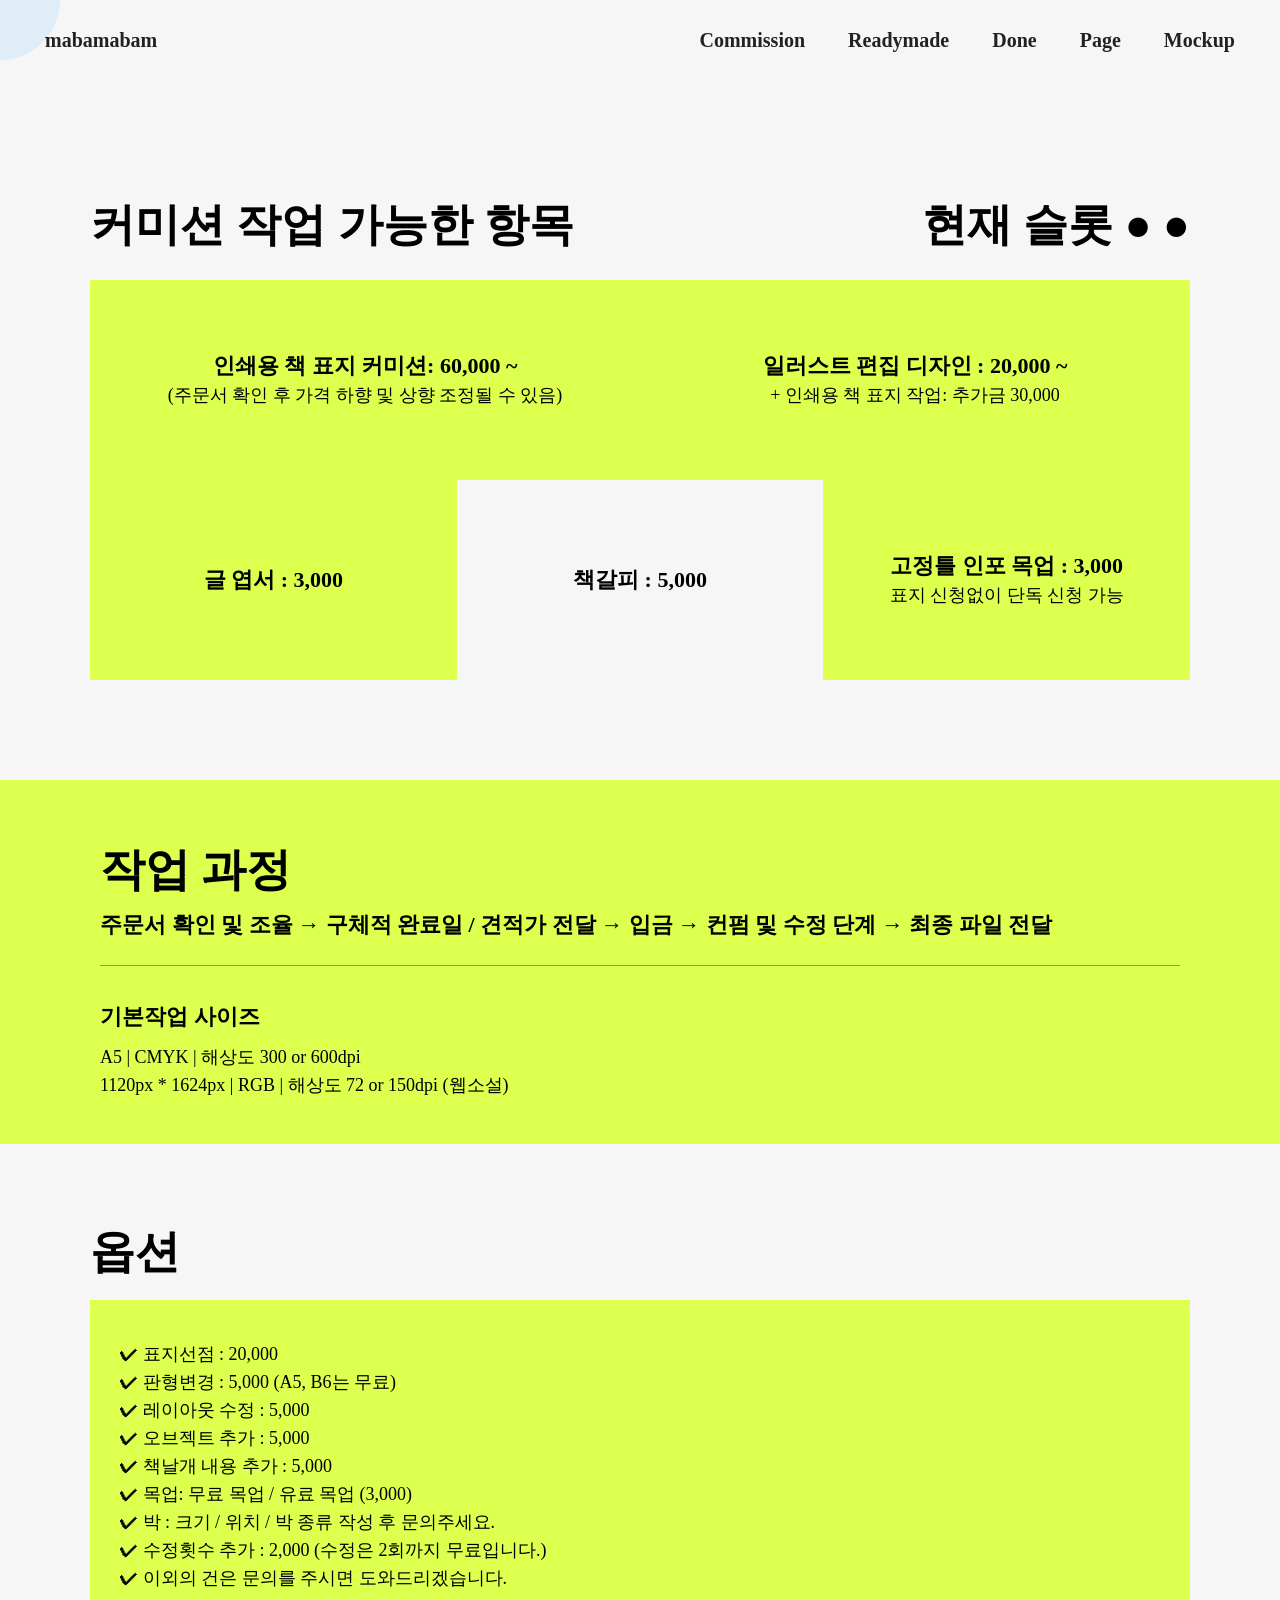
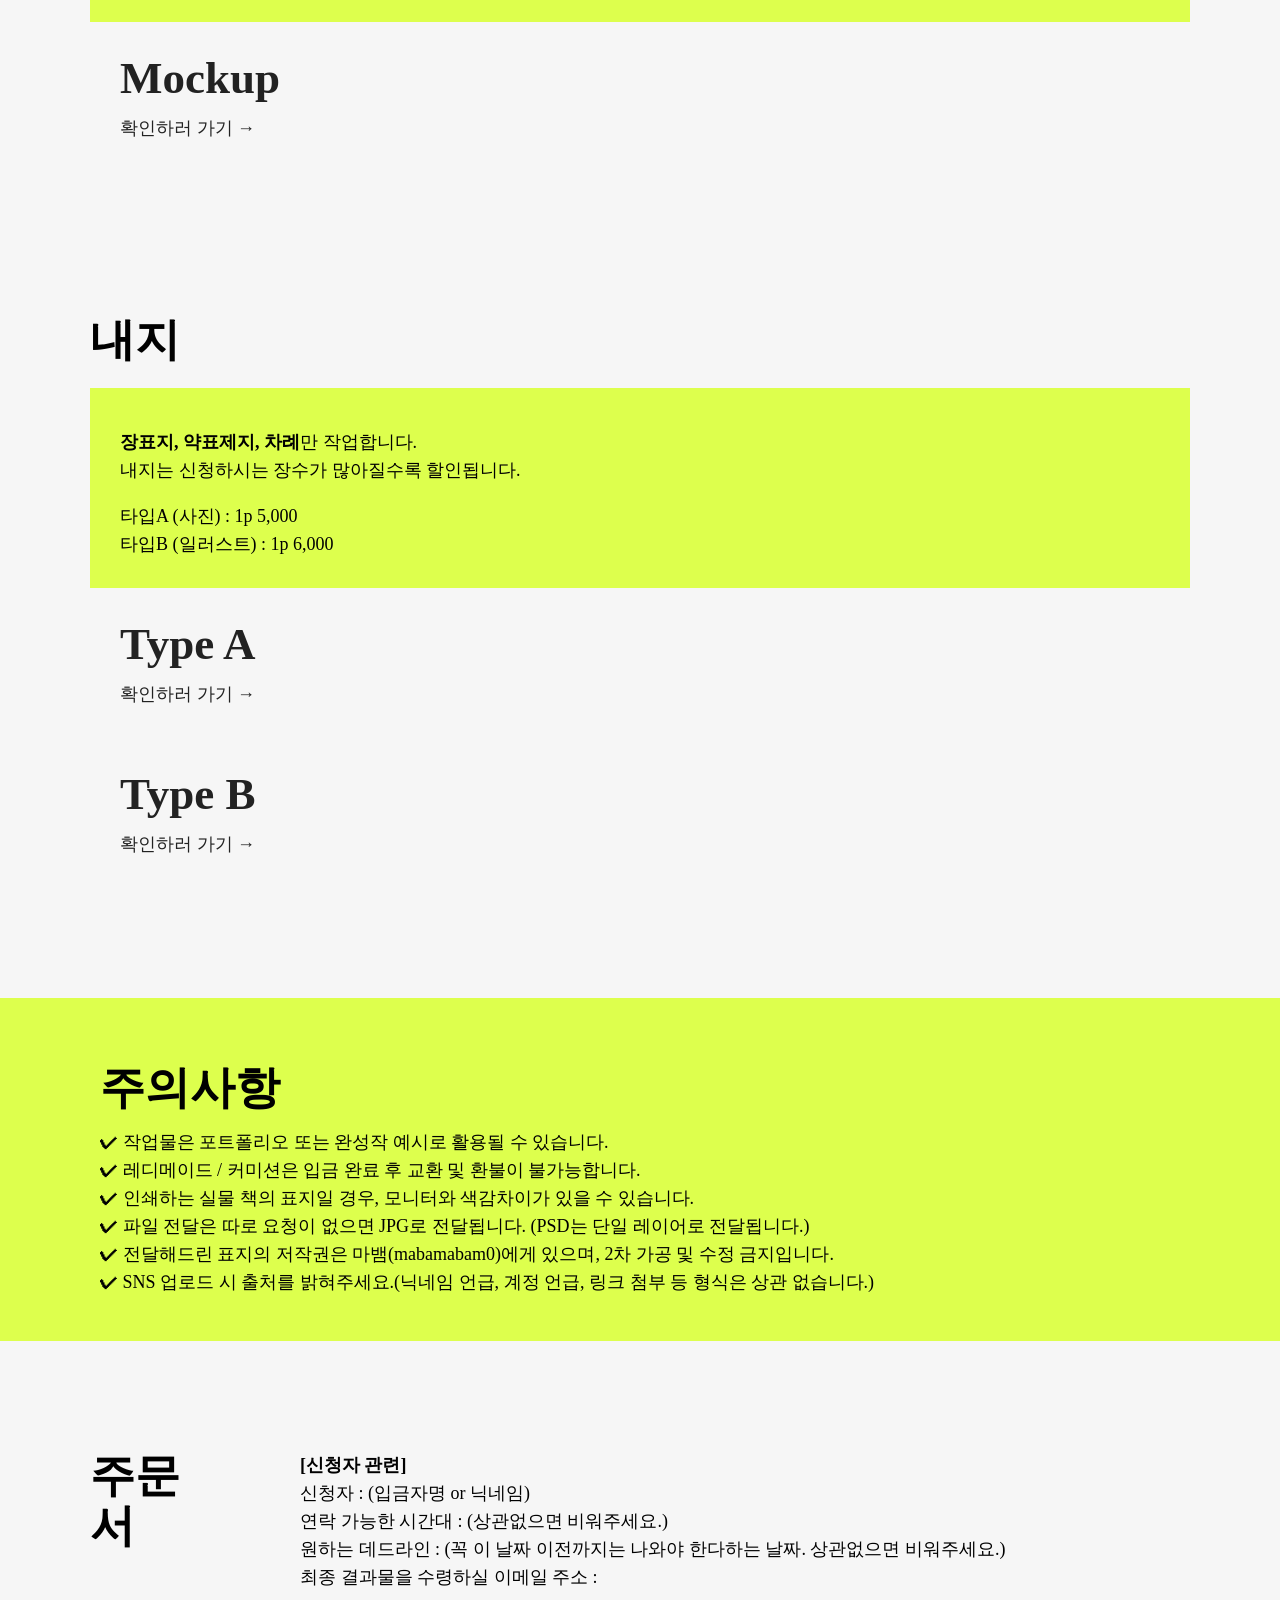
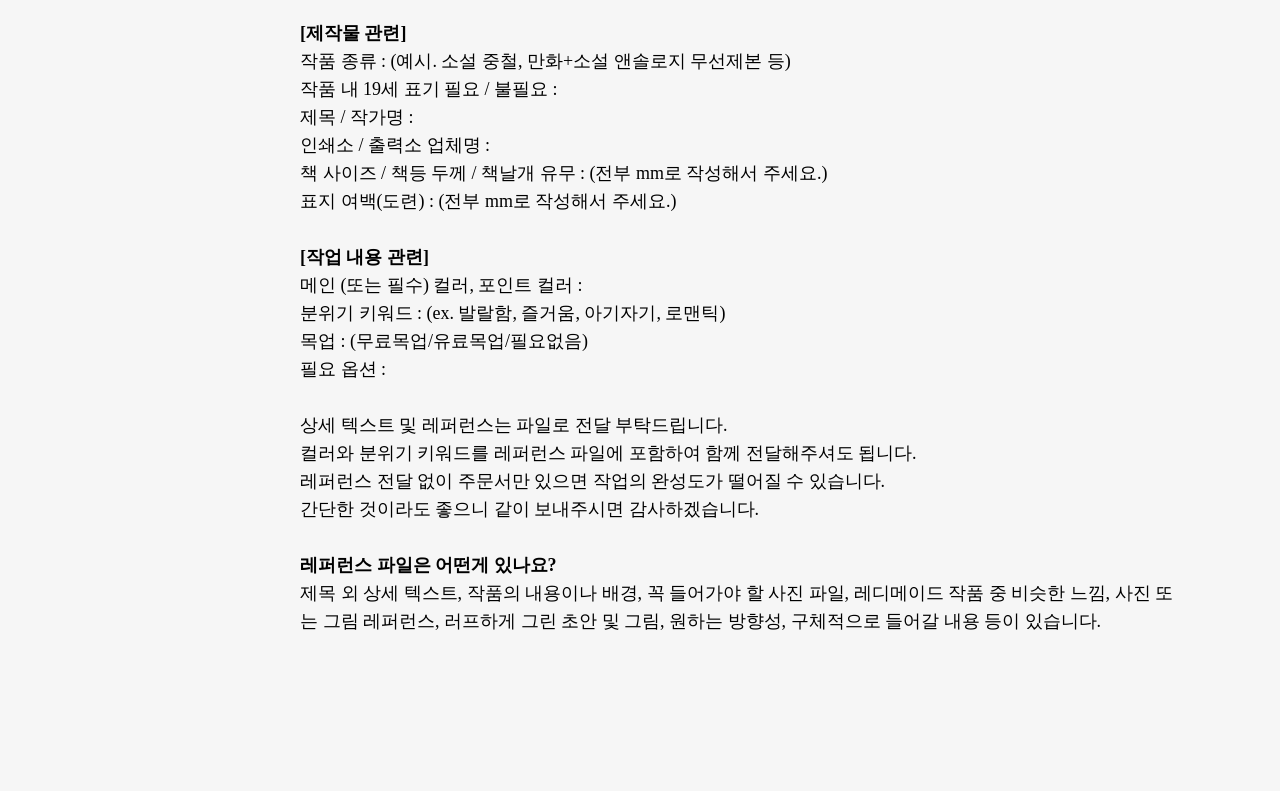
==== commission.html @ e244fecd "Add files via upload" ====
<!DOCTYPE html>
<html lang="ko">
<head>
    <meta charset="UTF-8">
    <meta name="viewport" content="width=device-width, initial-scale=1.0">
    <link rel="preconnect" href="https://fonts.googleapis.com">
    <link rel="preconnect" href="https://fonts.gstatic.com" crossorigin>
    <link href="https://fonts.googleapis.com/css2?family=Inter:ital,opsz,wght@0,14..32,100..900;1,14..32,100..900&family=Noto+Sans+JP:wght@100..900&display=swap" rel="stylesheet">
    <link rel="stylesheet" href="css/subwhole.css" type="text/css">
    <title>mabamabam</title>
    <script src="js/copy.js"></script>
</head>
<body>
    <div class="cursor-glow"></div>
    <div class="bg"></div>

    
    <header>
        <a href="index.html">mabamabam</a>
        <div id="header">
            <a href="commission.html">Commission</a>
            <a href="readymade.html">Readymade</a>
            <a href="done.html">Done</a>
            <a href="page.html">Page</a>
            <a href="mockup.html">Mockup</a>
        </div>
    </header>
    <div class="commissioncon">
        <section>
            <div class="contents">
                <div class="menu">
                    <div class="menuflex">
                        <h1 class="title">커미션 작업 가능한 항목</h1>
                        <h1>현재 슬롯 ● ●</h1>
                    </div>
                     <div>
                        <div class="box2piece">
                            <div class="box commission hoverevent">
                                <h2>인쇄용 책 표지 커미션: 60,000 ~</h2>
                                <p>(주문서 확인 후 가격 하향 및 상향 조정될 수 있음)</p>
                            </div>
                            <div class="box illust hoverevent">
                                <h2>일러스트 편집 디자인 : 20,000 ~</h2>
                                <p>+ 인쇄용 책 표지 작업: 추가금 30,000</p>
                            </div>
                        </div>
                        <div class="box3piece">
                            <div class="box postcard hoverevent">
                                <h2>글 엽서 : 3,000</h2>
                            </div>
                            <div class="box bookmark hoverevent">
                                <h2>책갈피 : 5,000</h2>
                            </div>
                            <div class="box mockup hoverevent">
                                <h2>고정틀 인포 목업 : 3,000</h2>
                                <p>표지 신청없이 단독 신청 가능</p>
                            </div>
                        </div>
                     </div>
                </div>
                <div class="colorbox">
                    <h1>작업 과정</h1>
                    <h2>주문서 확인 및 조율
                        → 구체적 완료일 / 견적가 전달
                        → 입금
                        → 컨펌 및 수정 단계
                        → 최종 파일 전달
                    </h2>
                    <p class="line"></p>
                    <div>
                        <h5>기본작업 사이즈</h5>
                        <h6>A5 | CMYK | 해상도 300 or 600dpi<br>
                            1120px * 1624px | RGB | 해상도 72 or 150dpi (웹소설)</h6>
                    </div>
                </div>
                <div class="option">
                    <h1>옵션</h1>
                    <div class="boxbox">
                        <div class="optionbox">
                            <h6>
                                ✔︎ 표지선점 : 20,000<br>
                                ✔︎ 판형변경 : 5,000 (A5, B6는 무료)<br>
                                ✔︎ 레이아웃 수정 : 5,000<br>
                                ✔︎ 오브젝트 추가 : 5,000<br>
                                ✔︎ 책날개 내용 추가 : 5,000<br>
                                ✔︎ 목업: 무료 목업 / 유료 목업 (3,000)<br>
                                ✔︎ 박 : 크기 / 위치 / 박 종류 작성 후 문의주세요.<br>
                                ✔︎ 수정횟수 추가 : 2,000 (수정은 2회까지 무료입니다.)<br>
                                ✔︎ 이외의 건은 문의를 주시면 도와드리겠습니다.
                            </h6>
                        </div>
                        <div class="box mockupbox">
                            <a class="inboxtext" href="mockup.html">Mockup<h6>확인하러 가기 →</h6></a>
                        </div>
                    </div>
                </div>
                <div class="option">
                    <h1>내지</h1>
                    <div>
                        <div class="box pages">
                            <h6>
                                <b>장표지, 약표제지, 차례</b>만 작업합니다.<br>
                                내지는 신청하시는 장수가 많아질수록 할인됩니다.
                            </h6>
                            <h6>
                                타입A (사진) : 1p 5,000<br>
                                타입B (일러스트) : 1p 6,000
                            </h6>
                        </div>
                        <div class="box type1">
                            <a class="inboxtext" href="page.html">Type A<h6>확인하러 가기 →</h6></a>
                        </div>
                        <div class="box type2">
                            <a class="inboxtext" href="page.html">Type B<h6>확인하러 가기 →</h6></a>
                        </div>
                    </div>
                </div>
                <div class="colorbox caution">
                    <h1>주의사항</h1>
                    <h6>✔︎ 작업물은 포트폴리오 또는 완성작 예시로 활용될 수 있습니다.<br>
                        ✔︎ 레디메이드 / 커미션은 입금 완료 후 교환 및 환불이 불가능합니다.<br>
                        ✔︎ 인쇄하는 실물 책의 표지일 경우, 모니터와 색감차이가 있을 수 있습니다.<br>
                        ✔︎ 파일 전달은 따로 요청이 없으면 JPG로 전달됩니다. (PSD는 단일 레이어로 전달됩니다.)<br>
                        ✔︎ 전달해드린 표지의 저작권은 마뱀(mabamabam0)에게 있으며, 2차 가공 및 수정 금지입니다.<br>
                        ✔︎ SNS 업로드 시 출처를 밝혀주세요.(닉네임 언급, 계정 언급, 링크 첨부 등 형식은 상관 없습니다.)</h6>
                </div>
                <div class="option ordering">
                    <div>
                        <h1>주문서</h1>
                        <button class="copybutton" id="commissionbutton">우측 복사 후 작성해주세요!</button>
                    </div>
                    <p class="textbox">
                        <b>[신청자 관련]</b>
                        <br>
                        신청자 : (입금자명 or 닉네임)<br>
                        연락 가능한 시간대 : (상관없으면 비워주세요.)<br>
                        원하는 데드라인 : (꼭 이 날짜 이전까지는 나와야 한다하는 날짜. 상관없으면 비워주세요.)<br>
                        최종 결과물을 수령하실 이메일 주소 :<br>
                        <br>
                        
                        <b>[제작물 관련]</b>
                        <br>
                        작품 종류 : (예시. 소설 중철, 만화+소설 앤솔로지 무선제본 등)<br>
                        작품 내 19세 표기 필요 / 불필요 : <br>
                        제목 / 작가명 : <br>
                        인쇄소 / 출력소 업체명 :<br>
                        책 사이즈 / 책등 두께 / 책날개 유무 : (전부 mm로 작성해서 주세요.)<br>
                        표지 여백(도련) : (전부 mm로 작성해서 주세요.)<br>
                        <br>

                        <b>[작업 내용 관련]</b><br>
                        메인 (또는 필수) 컬러, 포인트 컬러 :<br>
                        분위기 키워드 : (ex. 발랄함, 즐거움, 아기자기, 로맨틱)<br>
                        목업 : (무료목업/유료목업/필요없음)<br>
                        필요 옵션 :<br>

                        <br>
                        상세 텍스트 및 레퍼런스는 파일로 전달 부탁드립니다.<br>
                        컬러와 분위기 키워드를 레퍼런스 파일에 포함하여 함께 전달해주셔도 됩니다.<br>
                        레퍼런스 전달 없이 주문서만 있으면 작업의 완성도가 떨어질 수 있습니다.<br>
                        간단한 것이라도 좋으니 같이 보내주시면 감사하겠습니다.<br>

                        <br>
                        <b>레퍼런스 파일은 어떤게 있나요?</b><br>
                        제목 외 상세 텍스트, 작품의 내용이나 배경, 꼭 들어가야 할 사진 파일, 레디메이드 작품 중 비슷한 느낌, 사진 또는 그림 레퍼런스, 러프하게 그린 초안 및 그림, 원하는 방향성, 구체적으로 들어갈 내용 등이 있습니다.
                    </p>
                </div>
            </div>
            </div>
        </section> 
    </div>
</body>
</html>
---- css/subwhole.css ----
* {padding: 0; margin: 0; letter-spacing: -6%; box-sizing: border-box;}
a {text-decoration: none; color: #222;}
html, body {margin: 0; padding: 0;}
body {
    background-color: #4B78FF;
}

/* 마우스 */
.cursor-glow{
    position: fixed;
    width: 120px;
    height: 120px;
    border-radius: 50%;

    background:#4B78FF;;
    pointer-events: none;
    mix-blend-mode:color-burn;

    z-index: 10001;

    left: 0;
    top: 0;

    transform: translate(-50%, -50%);
    transition: transform 0.08s linear;
}


/* 배경 */
.bg{
    position:fixed;
    inset:0;
    background:url(../img/yellowmabam.svg);
    background-size: contain;
    background-repeat: no-repeat;
    background-position: center;
    will-change: transform;
    mix-blend-mode: multiply;
    z-index: -1;
    transition: 1s ease;
}


/* 헤더 */
header>a {
    font-weight: 800;
    font-size: 20px;
}

header {
    position: fixed;
    top: 0;
    left: 0;
    width: 100%;
    height: 80px;
    padding: 0 45px;
    display: flex;
    flex-direction: row;
    justify-content: space-between;
    align-items: center;
    letter-spacing: -5%;
    z-index: 9999;
}

#header {
    width: 45%;
    display: flex;
    flex-direction: row;
    justify-content: space-between;
}

#header>a {
    display: block;
    font-weight: 700;
    font-size: 20px;
}

#header>a:hover {
    transition: all 0.2s ease;
    color: #4B78FF;
}

h1 {
    font-size: 45px;
    position: relative;
    line-height: 50px;
}

h2 {
    font-size: 22px;
    width: fit-content;
}

.type2 {
    font-weight: 500;
}

h3 {
    font-size: 20px;
    font-weight: 600;
    color: #f6f6f650;
}

h3>a {
    color: #f6f6f688;
}

h3>a:hover {
    color: #f6f6f6;
}

h4 {
    font-size: 24px;
    margin-bottom: 5px;
}

h5 {
    font-size: 22px;
    line-height: 32px;
}


h6 {
    font-size: 18px;
    font-weight: 400;
    line-height: 28px;
    margin-top: 10px;
}

p {
    font-size: 18px;
    font-weight: 400;
    line-height: 28px;
}

.align {
    padding: 0 10px;
    display: flex;
    flex-direction: row;
    justify-content: space-between;
}

.lighter {
    padding: 0 10px;
    font-size: 21px;
    font-weight: 400;
    color: #22222280;
}




/* done */
section>h1 {
    margin-bottom: 20px;
}

.archive-grid {
    display: grid;
    grid-template-columns: repeat(4, 1fr);
    gap: 5%;
}

.archive-item {
    cursor: pointer;
}

.archive-image {
    width: 90%;
    display: block;
    aspect-ratio: 7/10;
    object-fit: cover;
    border-radius: 5px;
    box-shadow: 0px 0px 12px #b8d33f40;
}

.archive-item:hover .archive-image{
    transform:scale(1.02);
    transition: 0.3s ease;
}

.archive-info {
    margin-top: 20px;
}

.archive-title{ 
    font-size: 18px;
    line-height: 22px;
}

.archive-description{
    font-size:16px;
    color:#666;
    line-height: 20px;
}

.modal {
    position:fixed;
    inset:0;
    background:rgba(0,0,0,0.9);
    display:none;
    justify-content:center;
    align-items:center;
    z-index:1000;
}

.modal.active {
    display:flex;
}

.modal-image{
    max-width:80%;
    max-height:80%;
}

.modal-close { 
    position:absolute; 
    top:30px; 
    right:40px;
    font-size:40px; 
    color:white; 
    cursor:pointer; 
} 





/* page */
.option>.detail {
    margin-bottom: 30px;
}


/* mockup */
.tied {
    display: grid;
    grid-template-columns: 1fr 1fr;
}

.tied>img {
    display: block;
    border: none;
    width: 100%;
}




/* body */
body {
    background-color: #f6f6f6;
}

.container {
    padding: 0 120px;
    margin-top: 200px;
}

.commissioncon {
    margin-top: 200px;
}


.colorbox {
    background-color: #ddff4d;
    padding: 45px 100px;
}

.colorbox>h1 {
    margin: 20px 0 15px 0;
}

.line {
    display: block;
    width: 100%;
    height: 1px;
    background-color: #8ea332;
    margin: 25px 0 35px 0;
}


/* 메뉴판 */
.menu {
    padding: 0 90px;
    margin-bottom: 100px;
}

.menuflex {
    display: flex;
    justify-content: space-between;
    margin-bottom: 30px;
}

.box2piece, .box3piece {
    display: flex;
    justify-content: center;
}

.box2piece>.box {
    width: 50%;    
}

.box3piece>.box {
    width: 33.33%;    
}

.box2piece>.box, .box3piece>.box {
    display: flex;
    flex-direction: column;
    justify-content: center;
    align-items: center;
}

.commission {
    background:url(../img/commission3_1.png);
    background-size: 110%;
    background-position-x: center;
    background-position-y: center;
}

.commission:hover {
    background:url(../img/commission3.jpg);
    background-size: 150%;
    background-position-x: center;
    background-position-y: center;
    transition: 1s ease;
}

.hoverevent:hover>h2, .hoverevent:hover>p {
    display: none;
}

.illust {
    background:url(../img/commission6.jpg);
    background-size: 110%;
    background-position-x: center;
    background-position-y: center;
}

.illust:hover {
    background:url(../img/commission6_1.jpg);
    background-size: 150%;
    background-position-x: center;
    background-position-y: center;
    transition: 1s ease;
}

.mockup {
    background:url(../img/mockup1.jpg);
    background-size: 110%;
    background-position-x: center;
    background-position-y: center;
}

.mockup:hover {
    background:url(../img/mockup1_1.jpg);
    background-size: 150%;
    background-position-x: center;
    background-position-y: center;
    transition: 1s ease;
}

.postcard {
    background:url(../img/postcard1_1.png);
    background-size: 110%;
    background-position-x: center;
    background-position-y: center;
}

.postcard:hover {
    background:url(../img/postcard1.png);
    background-size: 150%;
    background-position-x: center;
    background-position-y: center;
    transition: 1s ease;
}


/* 옵션 */
.option {
    padding: 60px 90px;
}

.option>h1, .afteryou {
    margin: 23px 0;
}

.optionbox {
    width: 100%;
    height: auto;
    padding: 30px 30px;
    background-color: #ddff4d;
    overflow: hidden;
}

.pageoptionbox {
    width: 100%;
    height: auto;
    overflow: hidden;
}

.pageoptionbox>img {
    width: 100%;
    display: block;
    border: none;
}

.box {
    width: 100%;
    height: auto;
    padding: 30px 30px;
    background-color: #ddff4d;
    overflow: hidden;
}

.mockupbox {
    background:url(../img/mockup1.jpg);
    background-size: 110%;
    background-position-x: center;
    background-position-y: center;
}

.mockupbox:hover {
    background:url(../img/mockup1_1.jpg);
    background-size: 150%;
    background-position-x: center;
    background-position-y: center;
    transition: 1s ease;
}

.inboxtext {
    font-size: 45px;
    font-weight: 700;
    z-index: 99;
}

.bookmark {
    background:url(../img/bookmark\(2\).png);
    background-size: 110%;
    background-position-x: center;
    background-position-y: center;
}

.bookmark:hover {
    background:url(../img/bookmark\(1\).png);
    background-size: 150%;
    background-position-x: center;
    background-position-y: center;
    transition: 1s ease;
}



/* 내지 */
.pages {
    display: flex;
    flex-direction: column;
    justify-content: space-between;   
}

.pageschild{
    width: 100%;
    height: auto;
    padding: 30px 30px;
    background-color: #ddff4d;
    overflow: hidden;
}

.type1 {
    background:url(../img/type1\(3\)_1.png);
    background-size: 100%;
    background-position-x: center;
    background-position-y: center;
    transition: 1s ease;
}

.type1:hover {
    background:url(../img/type1\(3\).png);
    background-size: 120%;
    background-position-x: center;
    background-position-y: center;
    transition: 1s ease;
}

.type2 {
    background:url(../img/type2\(1\)_1.png);
    background-size: 100%;
    background-position-x: center;
    background-position-y: center;
    transition: 1s ease;
}

.type2:hover {
    background:url(../img/type2\(1\).png);
    background-size: 120%;
    background-position-x: center;
    background-position-y: center;
    transition: 1s ease;
}


/* 선점관련 */
.box:first-child {
    height: 200px;
}

.explain {
    font-size: 18px;
    line-height: 26px;
}

.exlist {
    font-size: 18px;
    margin: 12px 0;
}


/* 주의, 주문서 */
.caution {
    margin: 50px 0;
}

.ordering {
    height: 700px;
    display: flex;
    justify-content: left;
    margin-bottom: 300px;
}

.copybutton {
    display: block;
    width: 110px;
    border: none;
    height: 40px;
    color: #f6f6f6;
    background-color: #222;
    margin-top: 20px;
    font-size: 16px;
    opacity: 0;
}

.textbox {
    margin-left: 100px;
}
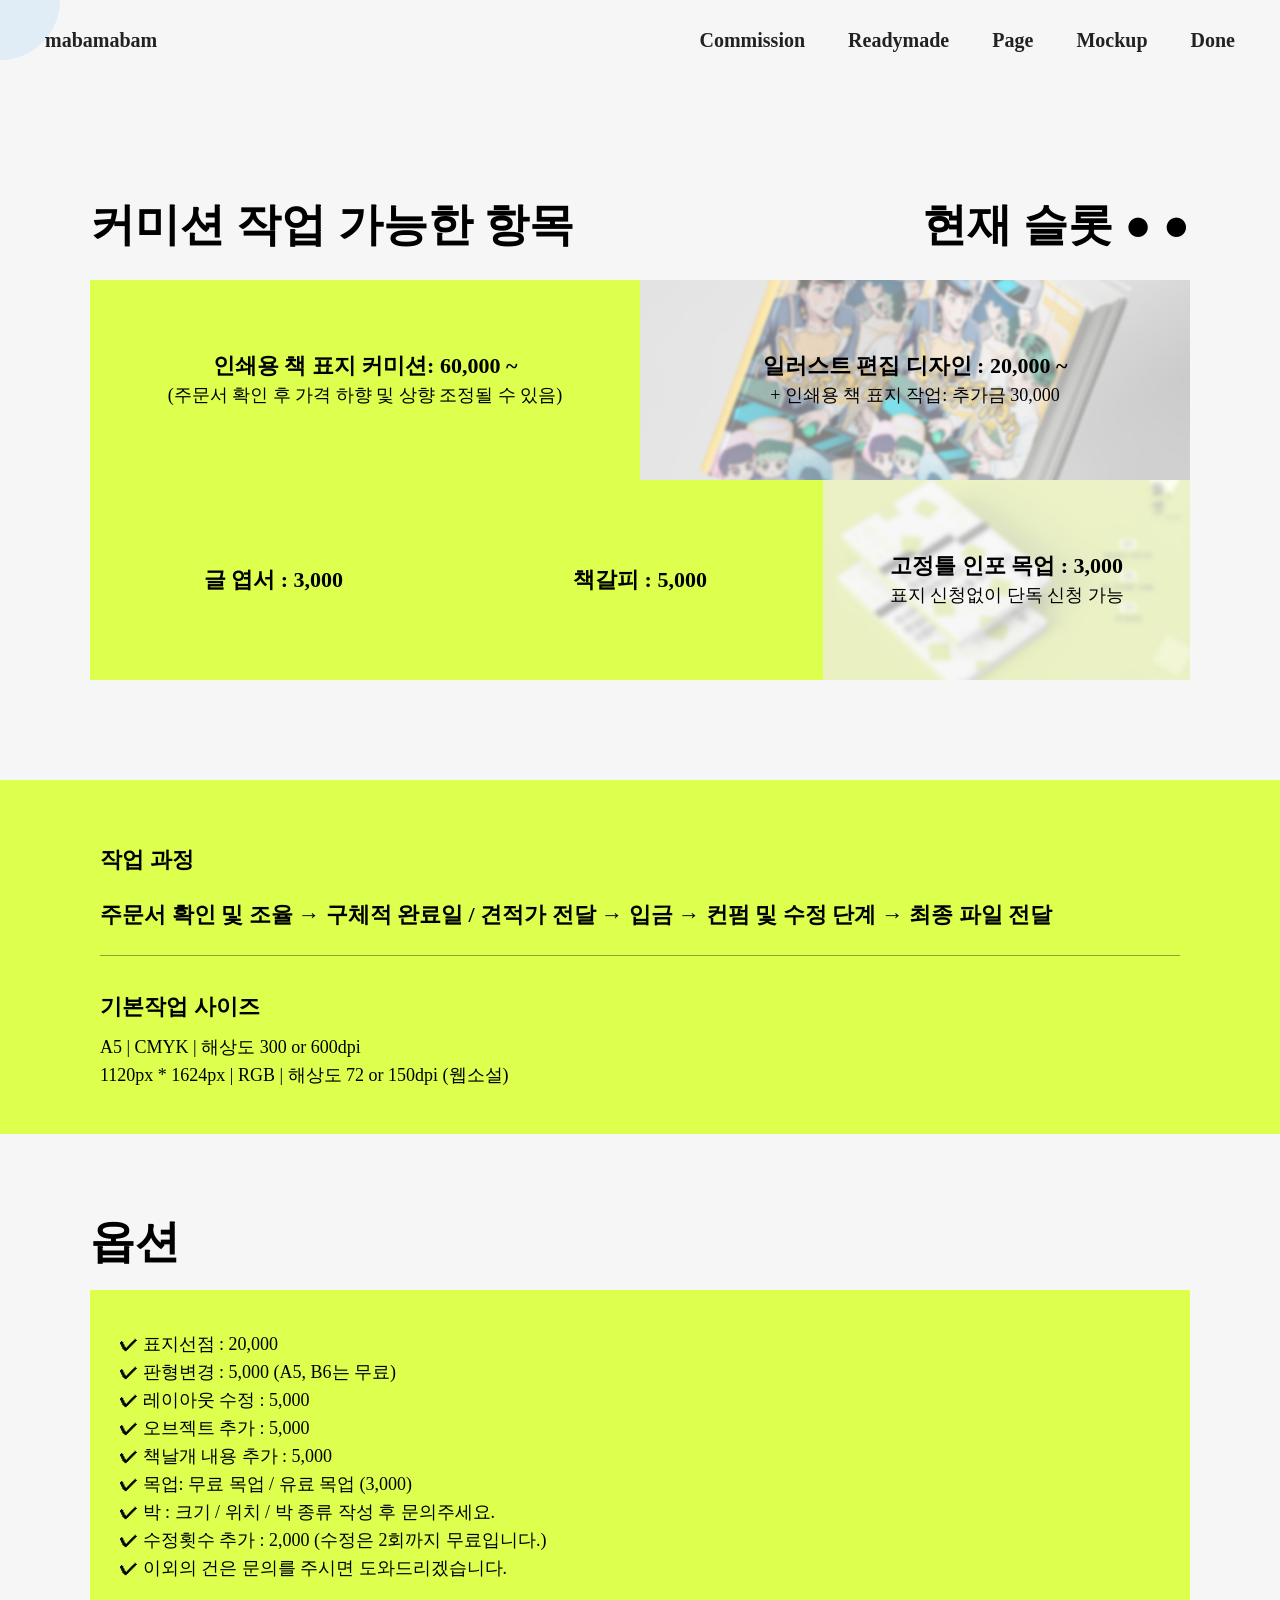
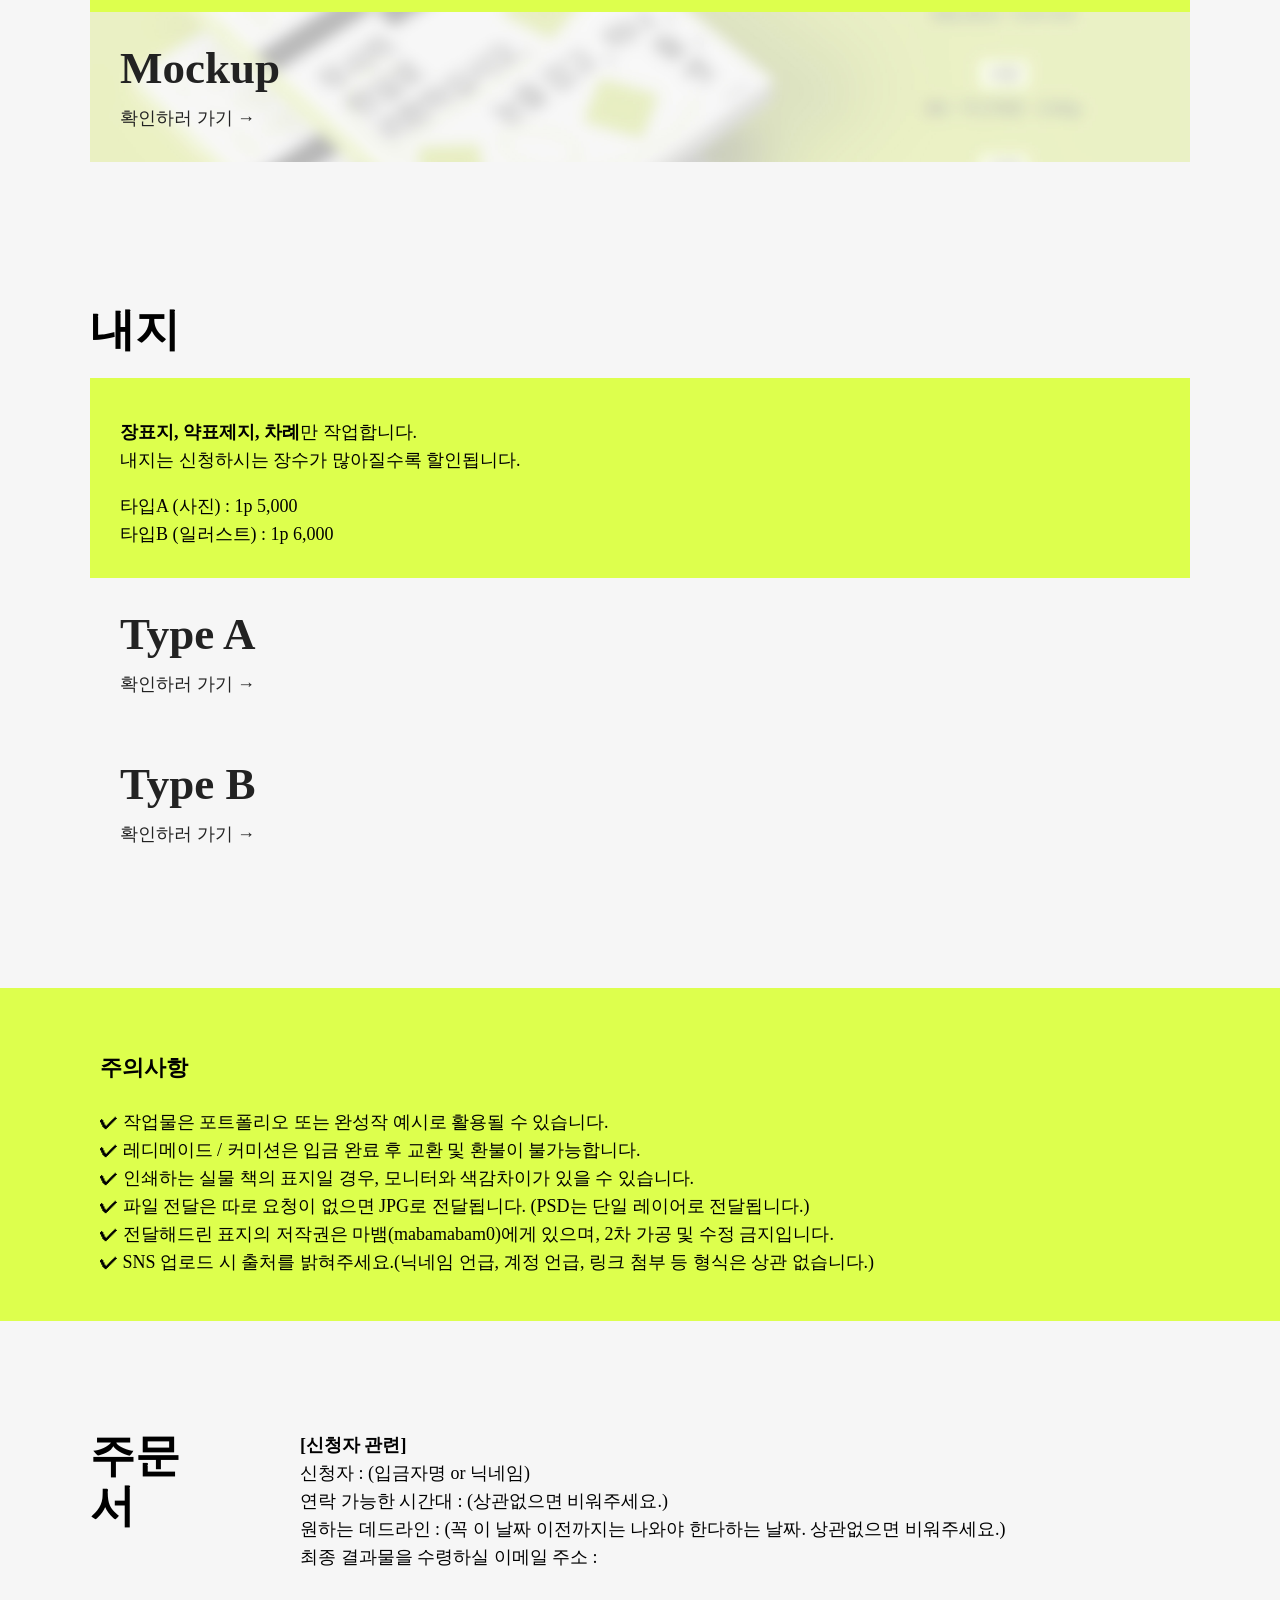
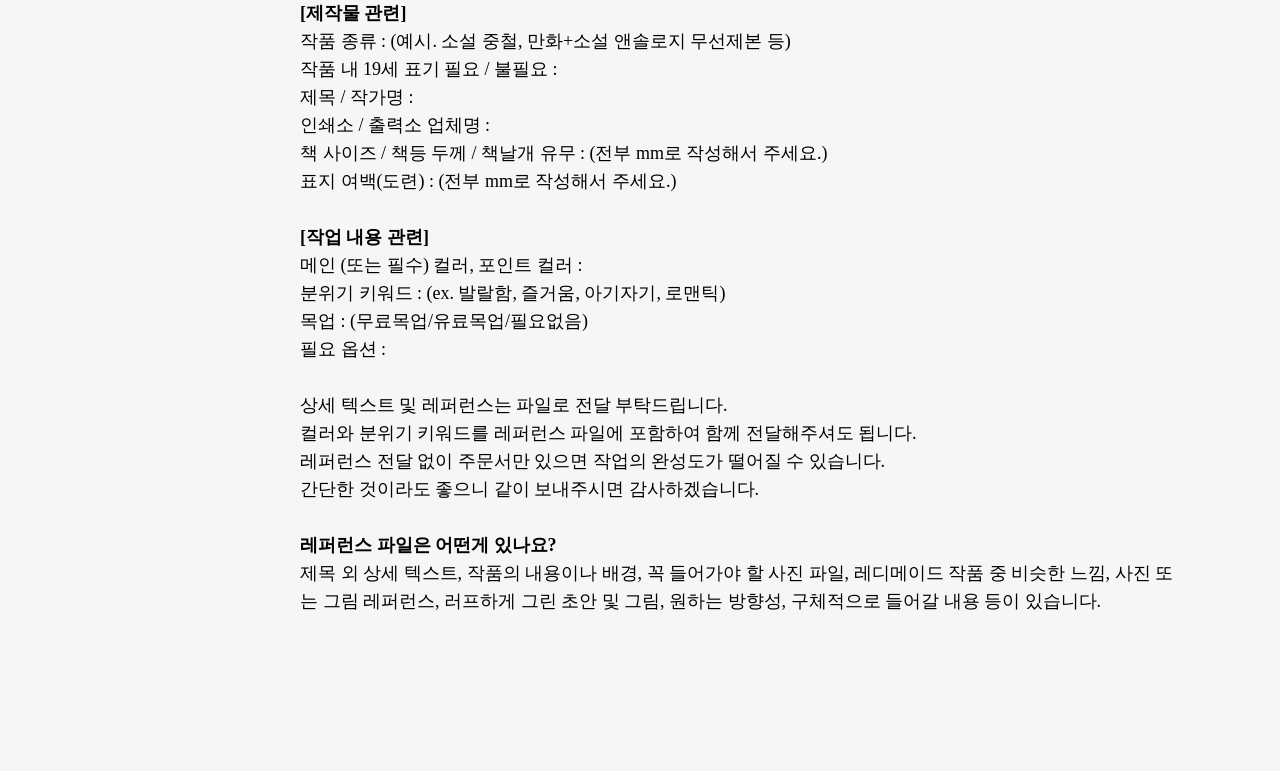
==== commit 3f6695da: "Update commission.html" ====
--- a/commission.html
+++ b/commission.html
@@ -20,9 +20,16 @@
         <div id="header">
             <a href="commission.html">Commission</a>
             <a href="readymade.html">Readymade</a>
-            <a href="done.html">Done</a>
             <a href="page.html">Page</a>
             <a href="mockup.html">Mockup</a>
+            <a href="done.html">Done</a>
+        </div>
+        <div id="mobileheader">
+            <a href="commission.html">📕</a>
+            <a href="readymade.html">📗</a>
+            <a href="page.html">📘</a>
+            <a href="mockup.html">📙</a>
+            <a href="done.html">📚</a>
         </div>
     </header>
     <div class="commissioncon">
@@ -107,10 +114,10 @@
                                 타입B (일러스트) : 1p 6,000
                             </h6>
                         </div>
-                        <div class="box type1">
+                        <div class="box type1" onClick="location.href='https://mabamabam.github.io/ordering/page.html'">
                             <a class="inboxtext" href="page.html">Type A<h6>확인하러 가기 →</h6></a>
                         </div>
-                        <div class="box type2">
+                        <div class="box type2" onClick="location.href='https://mabamabam.github.io/ordering/page.html'">
                             <a class="inboxtext" href="page.html">Type B<h6>확인하러 가기 →</h6></a>
                         </div>
                     </div>
@@ -170,4 +177,4 @@
         </section> 
     </div>
 </body>
-</html>+</html>
--- a/css/subwhole.css
+++ b/css/subwhole.css
@@ -1,8 +1,20 @@
 * {padding: 0; margin: 0; letter-spacing: -6%; box-sizing: border-box;}
 a {text-decoration: none; color: #222;}
 html, body {margin: 0; padding: 0;}
-body {
-    background-color: #4B78FF;
+
+/* 스크롤 숨기기 */
+html::-webkit-scrollbar {
+    display: none;
+}
+
+/* Firefox */
+html {
+  scrollbar-width: none;
+}
+
+/* IE */
+html{
+  -ms-overflow-style: none;
 }
 
 /* 마우스 */
@@ -42,6 +54,10 @@
 
 
 /* 헤더 */
+#mobileheader {
+    display: none;
+}
+
 header>a {
     font-weight: 800;
     font-size: 20px;
@@ -155,13 +171,19 @@
     margin-bottom: 20px;
 }
 
+#archiveGrid {
+    width: 100%;
+    height: auto;
+}
+
 .archive-grid {
     display: grid;
     grid-template-columns: repeat(4, 1fr);
-    gap: 5%;
+    gap: 45px;
 }
 
 .archive-item {
+    display: block;
     cursor: pointer;
 }
 
@@ -213,6 +235,11 @@
     max-height:80%;
 }
 
+#modalImage {
+    width: 70%;
+    display: block;
+}
+
 .modal-close { 
     position:absolute; 
     top:30px; 
@@ -231,7 +258,6 @@
     margin-bottom: 30px;
 }
 
-
 /* mockup */
 .tied {
     display: grid;
@@ -247,12 +273,19 @@
 
 
 
+
+
+
+
+
+
 /* body */
 body {
     background-color: #f6f6f6;
 }
 
 .container {
+    display: block;
     padding: 0 120px;
     margin-top: 200px;
 }
@@ -260,7 +293,6 @@
 .commissioncon {
     margin-top: 200px;
 }
-
 
 .colorbox {
     background-color: #ddff4d;
@@ -268,7 +300,8 @@
 }
 
 .colorbox>h1 {
-    margin: 20px 0 15px 0;
+    font-size: 22px;
+    margin: 10px 0 15px 0;
 }
 
 .line {
@@ -280,6 +313,13 @@
 }
 
 
+
+
+
+
+
+
+
 /* 메뉴판 */
 .menu {
     padding: 0 90px;
@@ -327,7 +367,7 @@
     transition: 1s ease;
 }
 
-.hoverevent:hover>h2, .hoverevent:hover>p {
+.hoverevent:hover>p {
     display: none;
 }
 
@@ -376,10 +416,35 @@
     transition: 1s ease;
 }
 
+.bookmark {
+    background:url(../img/bookmark\(2\).png);
+    background-size: 110%;
+    background-position-x: center;
+    background-position-y: center;
+}
+
+.bookmark:hover {
+    background:url(../img/bookmark\(1\).png);
+    background-size: 150%;
+    background-position-x: center;
+    background-position-y: center;
+    transition: 1s ease;
+}
+
+
+
+
+
+
+
 
 /* 옵션 */
 .option {
     padding: 60px 90px;
+}
+
+.mockupoption {
+    padding: 60px 200px;
 }
 
 .option>h1, .afteryou {
@@ -433,21 +498,6 @@
     font-size: 45px;
     font-weight: 700;
     z-index: 99;
-}
-
-.bookmark {
-    background:url(../img/bookmark\(2\).png);
-    background-size: 110%;
-    background-position-x: center;
-    background-position-y: center;
-}
-
-.bookmark:hover {
-    background:url(../img/bookmark\(1\).png);
-    background-size: 150%;
-    background-position-x: center;
-    background-position-y: center;
-    transition: 1s ease;
 }
 
 
@@ -542,4 +592,623 @@
 
 .textbox {
     margin-left: 100px;
-}+}
+
+
+/* footer */
+footer {
+    display: block;
+    width: 100%;
+    height: 200px;
+    background-color: transparent;
+}
+
+
+
+
+
+
+
+#main_resume {
+    display: flex;
+    justify-content: space-between;
+    align-items: center;
+    overflow: hidden;
+}
+
+.box12 {
+    width: 50%;
+    height: 700px;
+    background-color: #4B78FF;
+    cursor: pointer;
+    display: flex;
+    flex-direction: column;
+    justify-content: center;
+    align-items: center;
+}
+
+.box12:hover {
+    animation: shake-jelly 1s ease;
+}
+
+/* 
+@keyframes shake {
+    0%   { transform: translateX(0); }
+    10%  { transform: translateX(-3px) rotate(-2deg); }
+    20%  { transform: translateX(3px) rotate(2deg); }
+    30%  { transform: translateX(-3px) rotate(-2deg); }
+    40%  { transform: translateX(3px) rotate(2deg); }
+    50%  { transform: translateX(-2px) rotate(-1deg); }
+    60%  { transform: translateX(2px) rotate(1deg); }
+    70%  { transform: translateX(-2px) rotate(-1deg); }
+    80%  { transform: translateX(2px) rotate(1deg); }
+    90%  { transform: translateX(-1px); }
+    100% { transform: translateX(0); }
+  } */
+
+@keyframes shake-jelly {
+    0% { transform: rotate(0); }
+    15% { transform: rotate(-8deg); }
+    30% { transform: rotate(6deg); }
+    45% { transform: rotate(-4deg); }
+    60% { transform: rotate(3deg); }
+    75% { transform: rotate(-2deg); }
+    100% { transform: rotate(0); }
+}
+
+
+
+
+
+/* 모바일 반응형 500 */
+@media (max-width: 500px) {
+    .cursor-glow {
+        display: none;
+    }
+
+    #mobileheader {
+        width: 50%;
+        display: flex;
+        flex-direction: row;
+        justify-content: space-between;
+    }
+
+    #header {
+        display: none;
+    }
+
+    header>a {
+        font-weight: 800;
+        font-size: 15px;
+    }
+
+    header {
+        position: fixed;
+        top: 0;
+        left: 0;
+        width: 100%;
+        height: 60px;
+        padding: 0 20px;
+        display: flex;
+        flex-direction: row;
+        justify-content: space-between;
+        align-items: center;
+        letter-spacing: -5%;
+        z-index: 9999;
+    }
+
+    #header>a {
+        display: block;
+        font-weight: 700;
+        font-size: 15px;
+    }
+
+    #header>a:hover {
+        transition: all 0.2s ease;
+        color: #4B78FF;
+    }
+
+    h1 {
+        font-size: 20px;
+        position: relative;
+        line-height: 40px;
+    }
+
+    h2 {
+        font-size: 18px;
+        width: fit-content;
+    }
+
+    .hoverevent>h2 {
+        font-size: 16px;
+        width: fit-content;
+    }
+
+    .hoverevent>h2:hover {
+        display: block;
+    }
+
+    .type2 {
+        font-weight: 500;
+    }
+
+    h3 {
+        font-size: 20px;
+        font-weight: 600;
+        color: #f6f6f650;
+    }
+
+    h3>a {
+        color: #f6f6f688;
+    }
+
+    h3>a:hover {
+        color: #f6f6f6;
+    }
+
+    h4 {
+        font-size: 24px;
+        margin-bottom: 5px;
+    }
+
+    h5 {
+        font-size: 22px;
+        line-height: 32px;
+    }
+
+
+    h6 {
+        font-size: 16px;
+        font-weight: 400;
+        line-height: 25px;
+        margin-top: 10px;
+    }
+
+    p {
+        font-size: 15px;
+        font-weight: 400;
+        line-height: 28px;
+    }
+
+    .align {
+        padding: 0 10px;
+        display: flex;
+        flex-direction: row;
+        justify-content: space-between;
+    }
+
+    .lighter {
+        padding: 0 10px;
+        font-size: 21px;
+        font-weight: 400;
+        color: #22222280;
+    }
+
+
+    .menu {
+        padding: 0 35px;
+        margin-bottom: 70px;
+    }
+
+    .option {
+        padding: 25px 25px;
+    }
+
+    .hoverevent>p {
+        display: none;
+    }
+
+    .colorbox {
+        padding: 25px 25px;
+    }
+
+    .textbox {
+        margin-left: 8%;
+    }
+
+    .option>h1, .afteryou {
+        margin: 18px 0;
+    }
+
+    .ordering {
+        height: 700px;
+        display: flex;
+        justify-content: left;
+        margin-bottom: 500px;
+    }
+
+    .inboxtext {
+        font-size: 30px;
+        font-weight: 700;
+        z-index: 99;
+    }
+
+    .textbox {
+        line-height: 26px;
+        margin-left: -20px;
+    }
+
+    /* mockup */
+    .tied {
+        display: grid;
+        grid-template-columns: 1fr 1fr;
+    }
+
+    .tied>img {
+        display: block;
+        border: none;
+        width: 100%;
+    }
+
+
+
+    /* main */
+    .commission, .commission:hover, .illust, .illust:hover, .mockup, .mockup:hover, .postcard, .postcard:hover, .bookmark, .bookmark:hover {
+        background:none;
+        background-color: #ddff4d;
+    }
+
+    .box {
+        width: 100%;
+        height: auto;
+        padding: 10px 30px;
+        background-color: #ddff4d;
+        overflow: hidden;
+    }
+
+
+    /* done */
+    section>h1 {
+        margin-bottom: 20px;
+    }
+
+    #archiveGrid {
+        width: 100%;
+        height: auto;
+    }
+
+    .archive-grid {
+        display: grid;
+        grid-template-columns: repeat(2, 1fr);
+        gap: 12px;
+    }
+
+    .archive-item {
+        display: block;
+        cursor: pointer;
+    }
+
+    .archive-image {
+        width: 90%;
+        display: block;
+        aspect-ratio: 7/10;
+        object-fit: cover;
+        border-radius: 5px;
+        box-shadow: 0px 0px 12px #b8d33f40;
+    }
+
+    .archive-item:hover .archive-image{
+        transform:scale(1.02);
+        transition: 0.3s ease;
+    }
+
+    .archive-info {
+        margin-top: 20px;
+    }
+
+    .archive-title{ 
+        font-size: 16px;
+        line-height: 22px;
+    }
+
+    .archive-description{
+        font-size:14px;
+        color:#666;
+        line-height: 20px;
+    }
+
+    .modal {
+        position:fixed;
+        inset:0;
+        background:rgba(0,0,0,0.9);
+        display:none;
+        justify-content:center;
+        align-items:center;
+        z-index:1000;
+    }
+
+    .modal.active {
+        display:flex;
+    }
+
+    .modal-image{
+        max-width:80%;
+        max-height:80%;
+    }
+
+    .modal-close { 
+        position:absolute; 
+        top:30px; 
+        right:40px;
+        font-size:40px; 
+        color:white; 
+        cursor:pointer; 
+    }
+
+    .container {
+        display: block;
+        padding: 0 30px;
+        margin-top: 200px;
+    }
+
+    #modalImage {
+        width: 100%;
+        display: block;
+    }
+
+    
+}
+
+
+/* 태블릿 반응형 500-800 */
+@media (min-width: 501px) and (max-width: 1000px) {
+    .cursor-glow {
+        display: none;
+    }
+    
+    header>a {
+        font-weight: 800;
+        font-size: 15px;
+    }
+
+    header {
+        position: fixed;
+        top: 0;
+        left: 0;
+        width: 100%;
+        height: 60px;
+        padding: 0 20px;
+        display: flex;
+        flex-direction: row;
+        justify-content: space-between;
+        align-items: center;
+        letter-spacing: -5%;
+        z-index: 9999;
+    }
+
+    #header {
+        width: 70%;
+        display: flex;
+        flex-direction: row;
+        justify-content: space-between;
+    }
+
+    #header>a {
+        display: block;
+        font-weight: 700;
+        font-size: 15px;
+    }
+
+    #header>a:hover {
+        transition: all 0.2s ease;
+        color: #4B78FF;
+    }
+
+    h1 {
+        font-size: 24px;
+        position: relative;
+        line-height: 50px;
+    }
+
+    h2 {
+        font-size: 18px;
+        width: fit-content;
+    }
+
+    .type2 {
+        font-weight: 500;
+    }
+
+    h3 {
+        font-size: 20px;
+        font-weight: 600;
+        color: #f6f6f650;
+    }
+
+    h3>a {
+        color: #f6f6f688;
+    }
+
+    h3>a:hover {
+        color: #f6f6f6;
+    }
+
+    h4 {
+        font-size: 24px;
+        margin-bottom: 5px;
+    }
+
+    h5 {
+        font-size: 22px;
+        line-height: 32px;
+    }
+
+
+    h6 {
+        font-size: 16px;
+        font-weight: 400;
+        line-height: 25px;
+        margin-top: 10px;
+    }
+
+    p {
+        font-size: 15px;
+        font-weight: 400;
+        line-height: 28px;
+    }
+
+    .align {
+        padding: 0 10px;
+        display: flex;
+        flex-direction: row;
+        justify-content: space-between;
+    }
+
+    .lighter {
+        padding: 0 10px;
+        font-size: 21px;
+        font-weight: 400;
+        color: #22222280;
+    }
+
+
+    .menu {
+        padding: 0 35px;
+        margin-bottom: 70px;
+    }
+
+    .option {
+        padding: 45px 45px;
+    }
+
+    .hoverevent>p {
+        display: none;
+    }
+
+    .colorbox {
+        padding: 45px 50px;
+    }
+
+    .textbox {
+        margin-left: 8%;
+    }
+
+    .option>h1, .afteryou {
+        margin: 18px 0;
+    }
+
+    .ordering {
+        height: 700px;
+        display: flex;
+        justify-content: left;
+        margin-bottom: 500px;
+    }
+
+    .inboxtext {
+        font-size: 30px;
+        font-weight: 700;
+        z-index: 99;
+    }
+
+    .textbox {
+        line-height: 26px;
+    }
+
+    /* mockup */
+    .tied {
+        display: grid;
+        grid-template-columns: 1fr 1fr;
+    }
+
+    .tied>img {
+        display: block;
+        border: none;
+        width: 100%;
+    }
+    
+
+
+
+
+
+    /* done */
+    section>h1 {
+        margin-bottom: 20px;
+    }
+
+    #archiveGrid {
+        width: 100%;
+        height: auto;
+    }
+
+    .archive-grid {
+        display: grid;
+        grid-template-columns: repeat(3, 1fr);
+        gap: 28px;
+    }
+
+    .archive-item {
+        display: block;
+        cursor: pointer;
+    }
+
+    .archive-image {
+        width: 90%;
+        display: block;
+        aspect-ratio: 7/10;
+        object-fit: cover;
+        border-radius: 5px;
+        box-shadow: 0px 0px 12px #b8d33f40;
+    }
+
+    .archive-item:hover .archive-image{
+        transform:scale(1.02);
+        transition: 0.3s ease;
+    }
+
+    .archive-info {
+        margin-top: 20px;
+    }
+
+    .archive-title{ 
+        font-size: 16px;
+        line-height: 22px;
+    }
+
+    .archive-description{
+        font-size:14px;
+        color:#666;
+        line-height: 20px;
+    }
+
+    .modal {
+        position:fixed;
+        inset:0;
+        background:rgba(0,0,0,0.9);
+        display:none;
+        justify-content:center;
+        align-items:center;
+        z-index:1000;
+    }
+
+    .modal.active {
+        display:flex;
+    }
+
+    .modal-image{
+        max-width:80%;
+        max-height:80%;
+    }
+
+    .modal-close { 
+        position:absolute; 
+        top:30px; 
+        right:40px;
+        font-size:40px; 
+        color:white; 
+        cursor:pointer; 
+    }
+
+    .container {
+        display: block;
+        padding: 0 60px;
+        margin-top: 200px;
+    }
+
+    #modalImage {
+        width: 100%;
+        display: block;
+    }
+
+    
+}
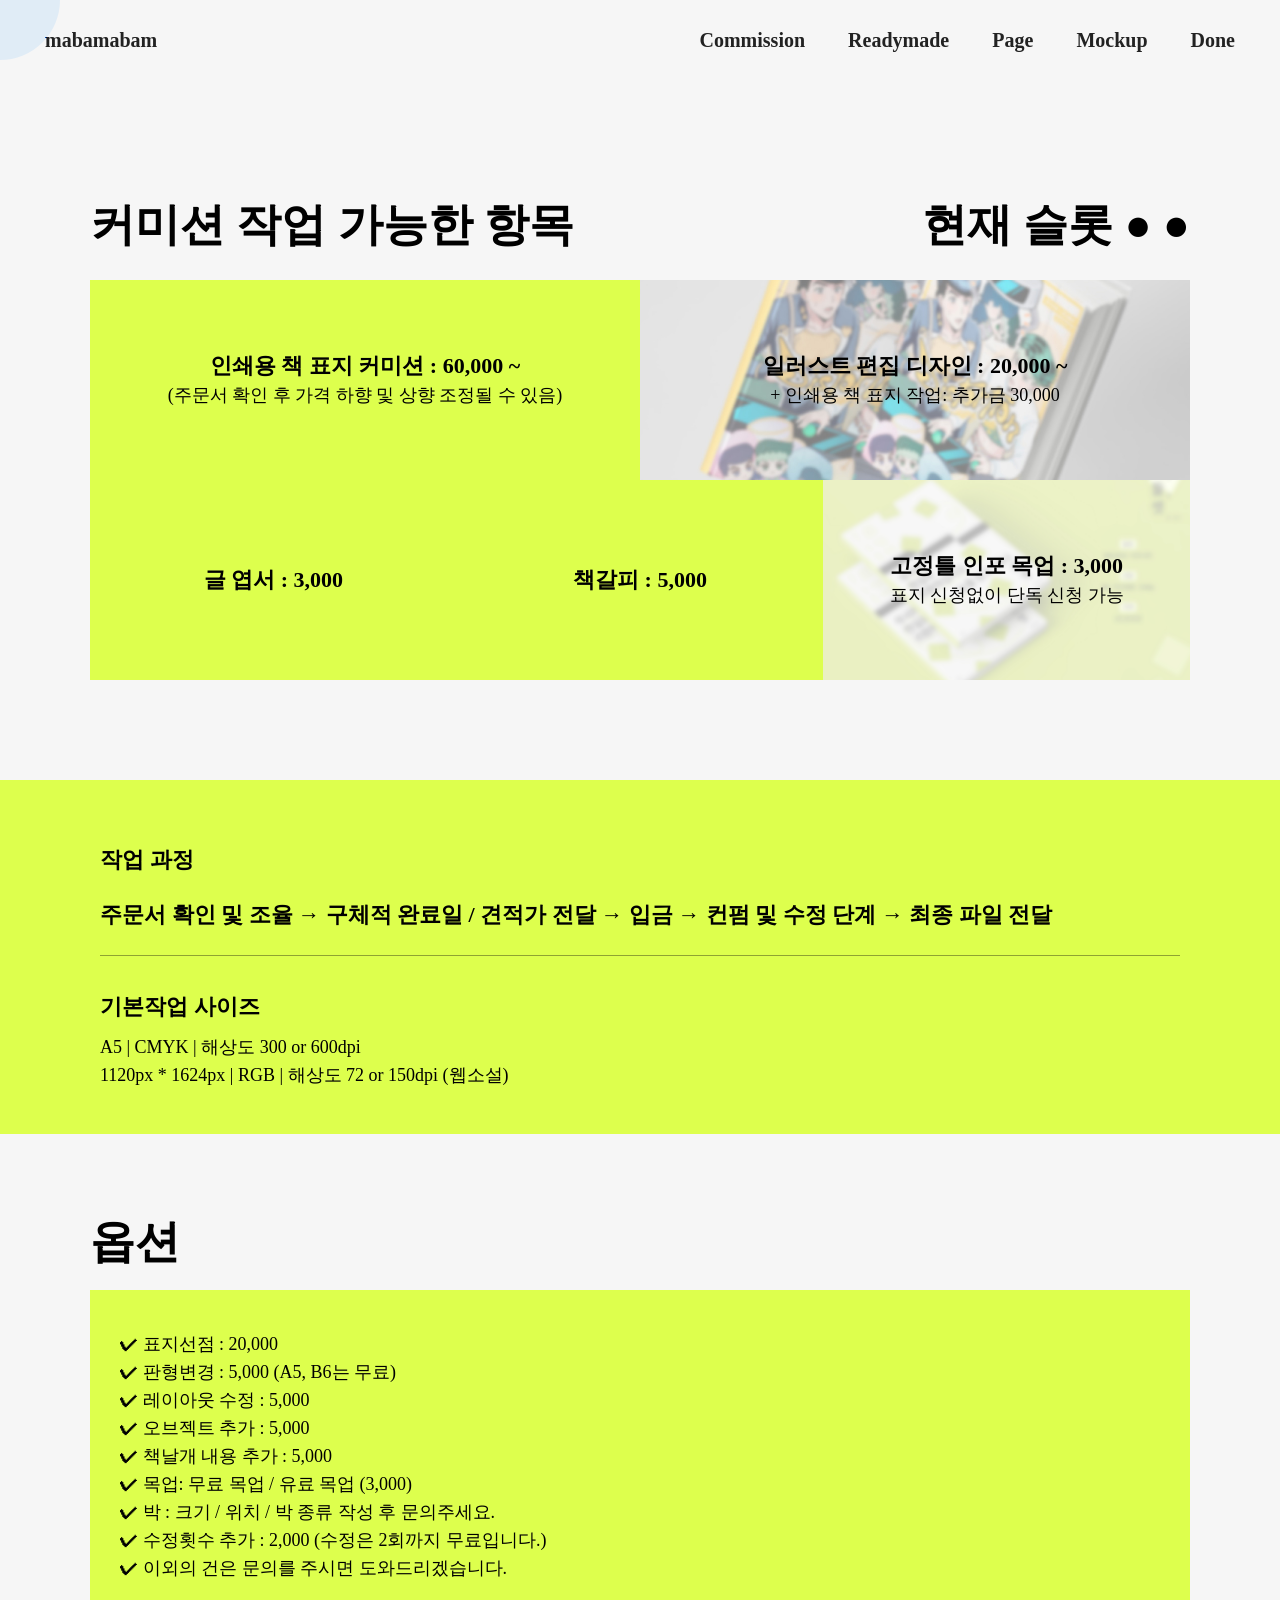
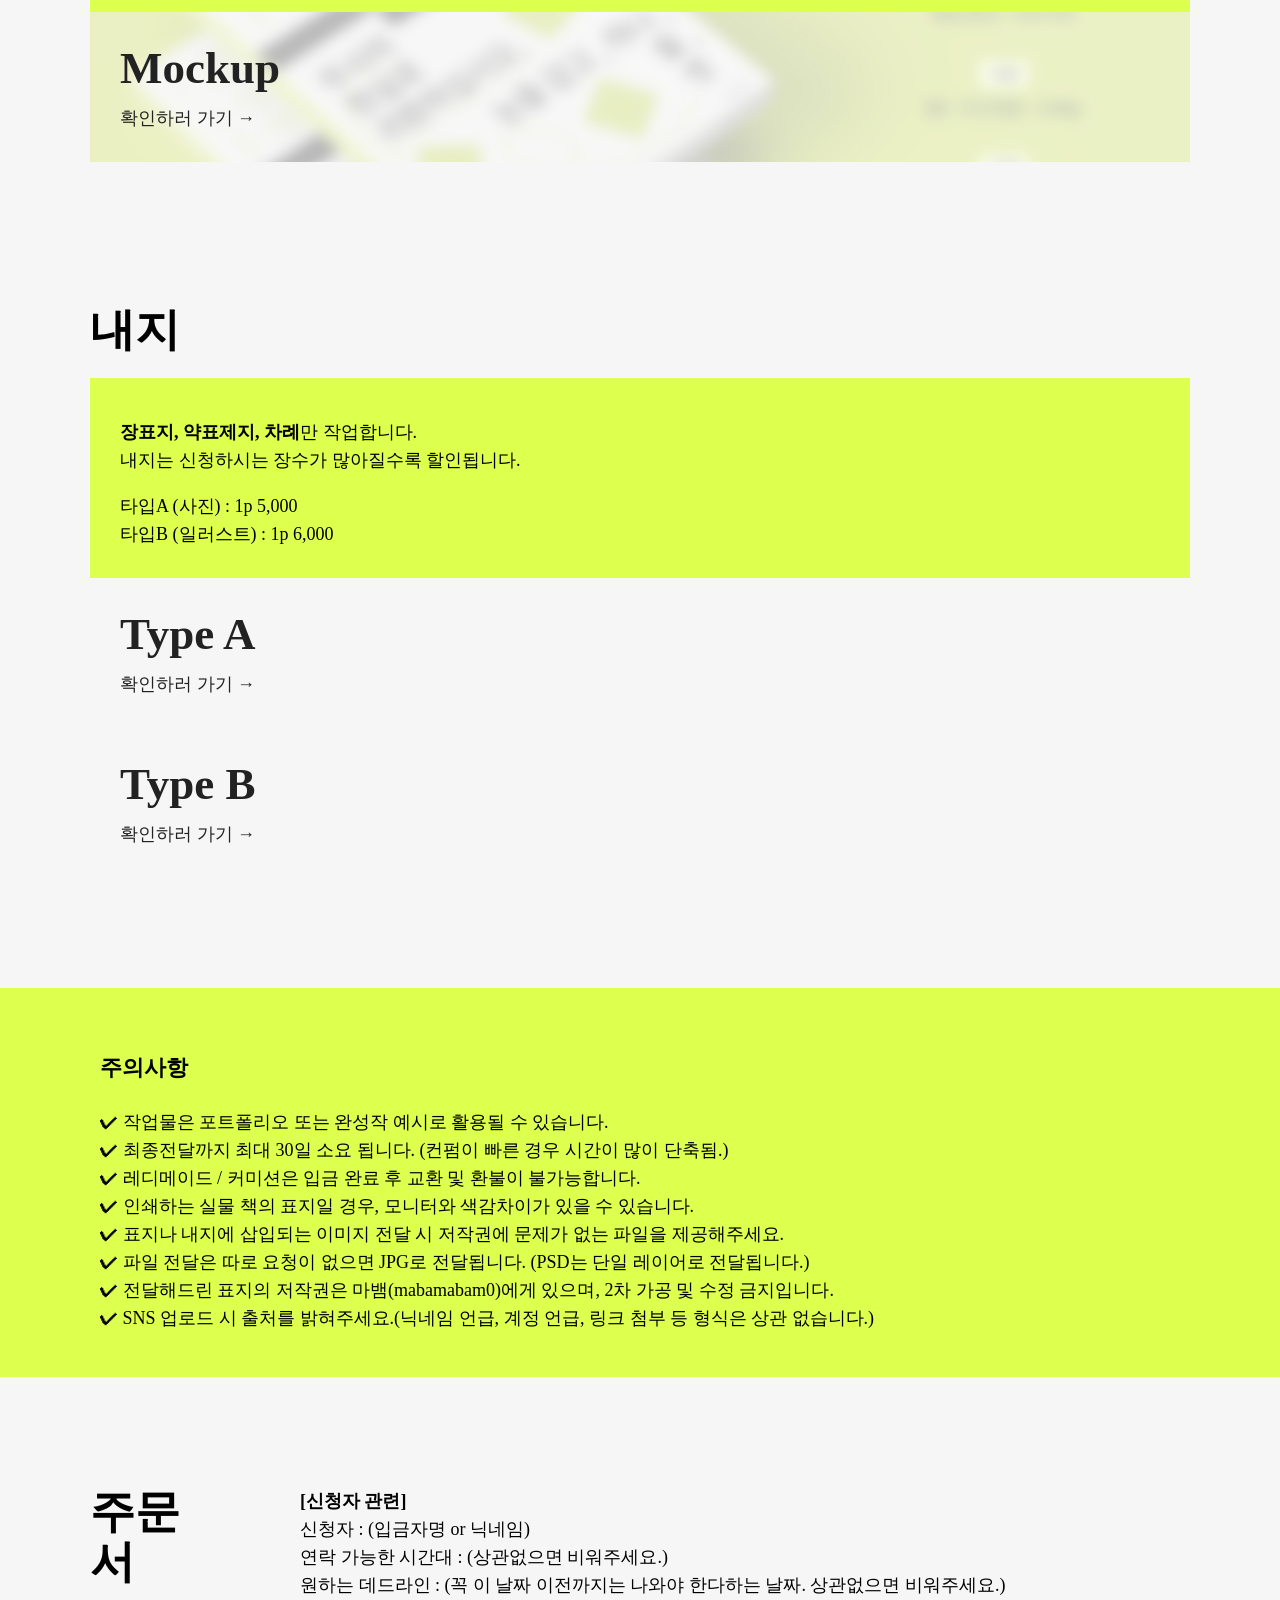
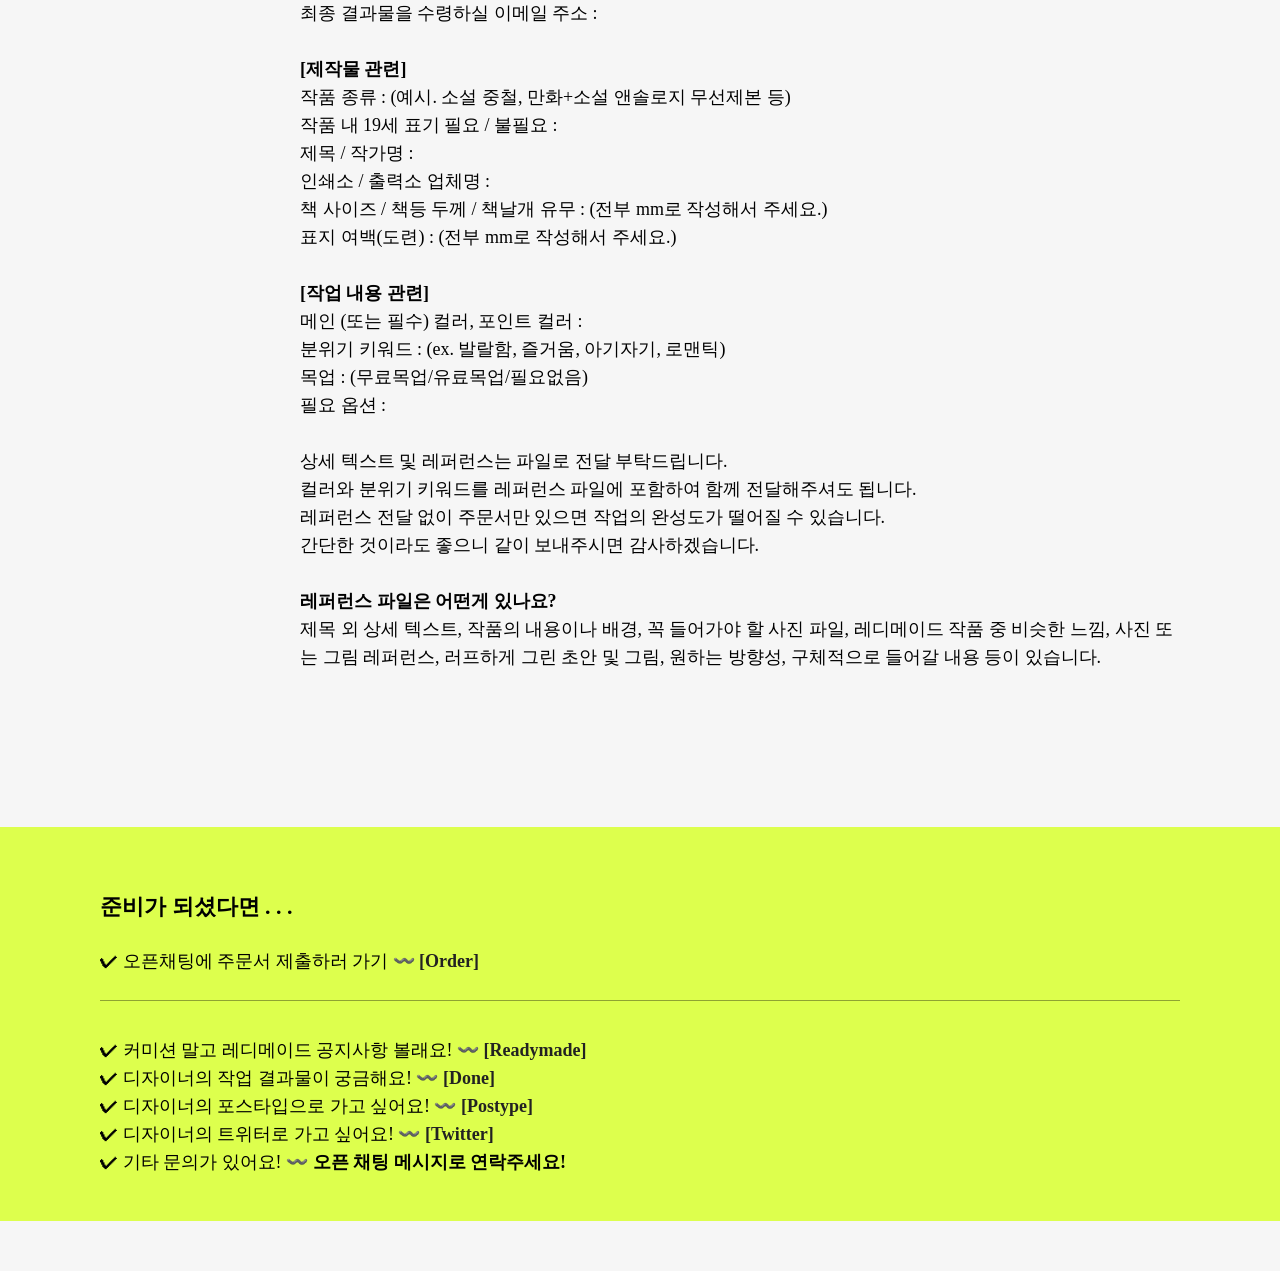
==== commit 02beda9e: "Update commission.html" ====
--- a/commission.html
+++ b/commission.html
@@ -43,7 +43,7 @@
                      <div>
                         <div class="box2piece">
                             <div class="box commission hoverevent">
-                                <h2>인쇄용 책 표지 커미션: 60,000 ~</h2>
+                                <h2>인쇄용 책 표지 커미션 : 60,000 ~</h2>
                                 <p>(주문서 확인 후 가격 하향 및 상향 조정될 수 있음)</p>
                             </div>
                             <div class="box illust hoverevent">
@@ -96,7 +96,7 @@
                                 ✔︎ 이외의 건은 문의를 주시면 도와드리겠습니다.
                             </h6>
                         </div>
-                        <div class="box mockupbox">
+                        <div class="box mockupbox" onClick="location.href='https://mabamabam.github.io/ordering/mockup.html'">
                             <a class="inboxtext" href="mockup.html">Mockup<h6>확인하러 가기 →</h6></a>
                         </div>
                     </div>
@@ -125,8 +125,10 @@
                 <div class="colorbox caution">
                     <h1>주의사항</h1>
                     <h6>✔︎ 작업물은 포트폴리오 또는 완성작 예시로 활용될 수 있습니다.<br>
+                        ✔︎ 최종전달까지 최대 30일 소요 됩니다. (컨펌이 빠른 경우 시간이 많이 단축됨.) <br>
                         ✔︎ 레디메이드 / 커미션은 입금 완료 후 교환 및 환불이 불가능합니다.<br>
                         ✔︎ 인쇄하는 실물 책의 표지일 경우, 모니터와 색감차이가 있을 수 있습니다.<br>
+                        ✔︎ 표지나 내지에 삽입되는 이미지 전달 시 저작권에 문제가 없는 파일을 제공해주세요.<br>
                         ✔︎ 파일 전달은 따로 요청이 없으면 JPG로 전달됩니다. (PSD는 단일 레이어로 전달됩니다.)<br>
                         ✔︎ 전달해드린 표지의 저작권은 마뱀(mabamabam0)에게 있으며, 2차 가공 및 수정 금지입니다.<br>
                         ✔︎ SNS 업로드 시 출처를 밝혀주세요.(닉네임 언급, 계정 언급, 링크 첨부 등 형식은 상관 없습니다.)</h6>
@@ -172,7 +174,18 @@
                         제목 외 상세 텍스트, 작품의 내용이나 배경, 꼭 들어가야 할 사진 파일, 레디메이드 작품 중 비슷한 느낌, 사진 또는 그림 레퍼런스, 러프하게 그린 초안 및 그림, 원하는 방향성, 구체적으로 들어갈 내용 등이 있습니다.
                     </p>
                 </div>
-            </div>
+                <div class="colorbox caution">
+                    <h1>준비가 되셨다면 . . .</h1>
+                    <h6>✔︎ 오픈채팅에 주문서 제출하러 가기 〰️ <b><a href="https://open.kakao.com/me/mabam">[Order]</a></b><br></h6>
+                    <p class="line"></p>
+                    <h6>
+                        ✔︎ 커미션 말고 레디메이드 공지사항 볼래요! 〰️ <b><a href="readymade.html">[Readymade]</a></b><br>
+                        ✔︎ 디자이너의 작업 결과물이 궁금해요! 〰️ <b><a href="done.html">[Done]</a></b><br>
+                        ✔︎ 디자이너의 포스타입으로 가고 싶어요! 〰️ <b><a href="https://www.postype.com/@mabamabam">[Postype]</a></b><br>
+                        ✔︎ 디자이너의 트위터로 가고 싶어요! 〰️ <b><a href="https://x.com/mabamabam0">[Twitter]</a></b><br>
+                        ✔︎ 기타 문의가 있어요! 〰️ <b>오픈 채팅 메시지로 연락주세요!</b><br>
+                    </h6>
+                </div>
             </div>
         </section> 
     </div>
--- a/css/subwhole.css
+++ b/css/subwhole.css
@@ -791,7 +791,7 @@
     }
 
     .option {
-        padding: 25px 25px;
+        padding: 35px 25px;
     }
 
     .hoverevent>p {
@@ -799,7 +799,7 @@
     }
 
     .colorbox {
-        padding: 25px 25px;
+        padding: 35px 25px;
     }
 
     .textbox {
@@ -1068,7 +1068,7 @@
     }
 
     .option {
-        padding: 45px 45px;
+        padding: 35px 45px;
     }
 
     .hoverevent>p {
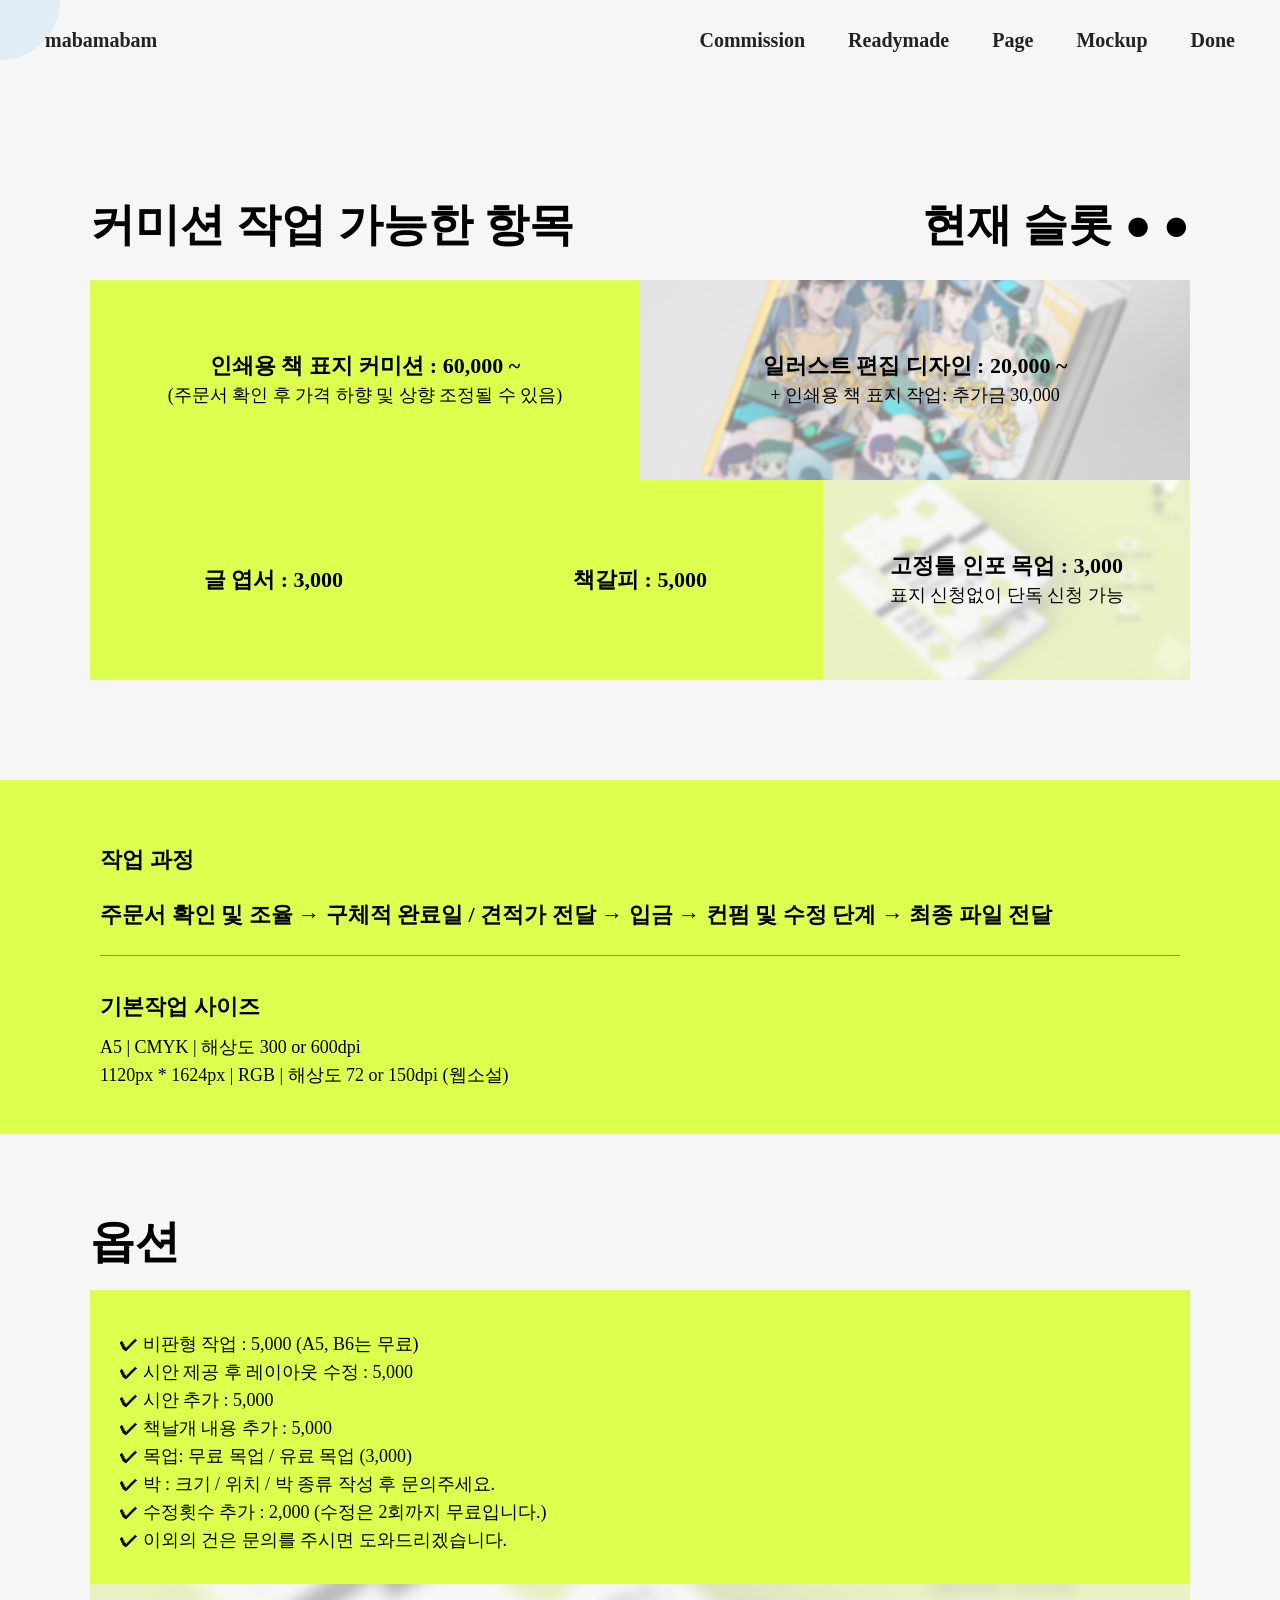
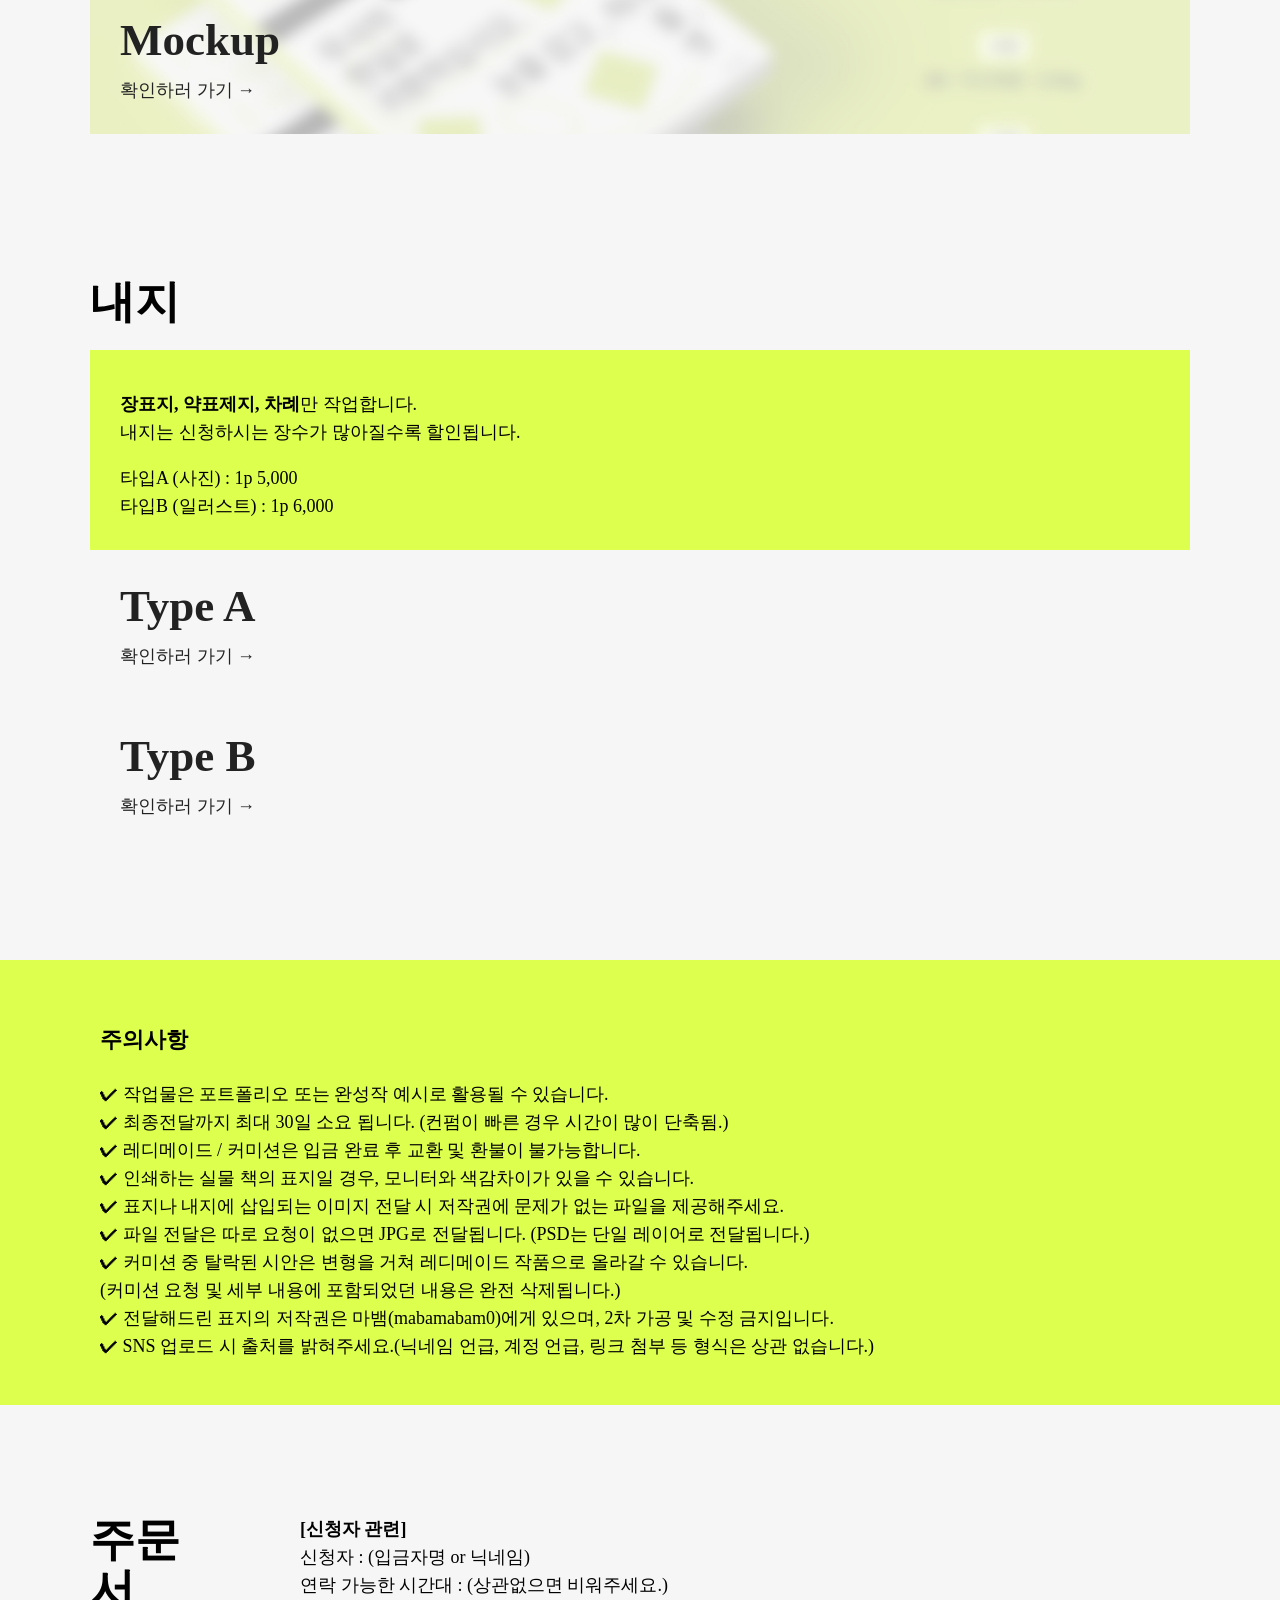
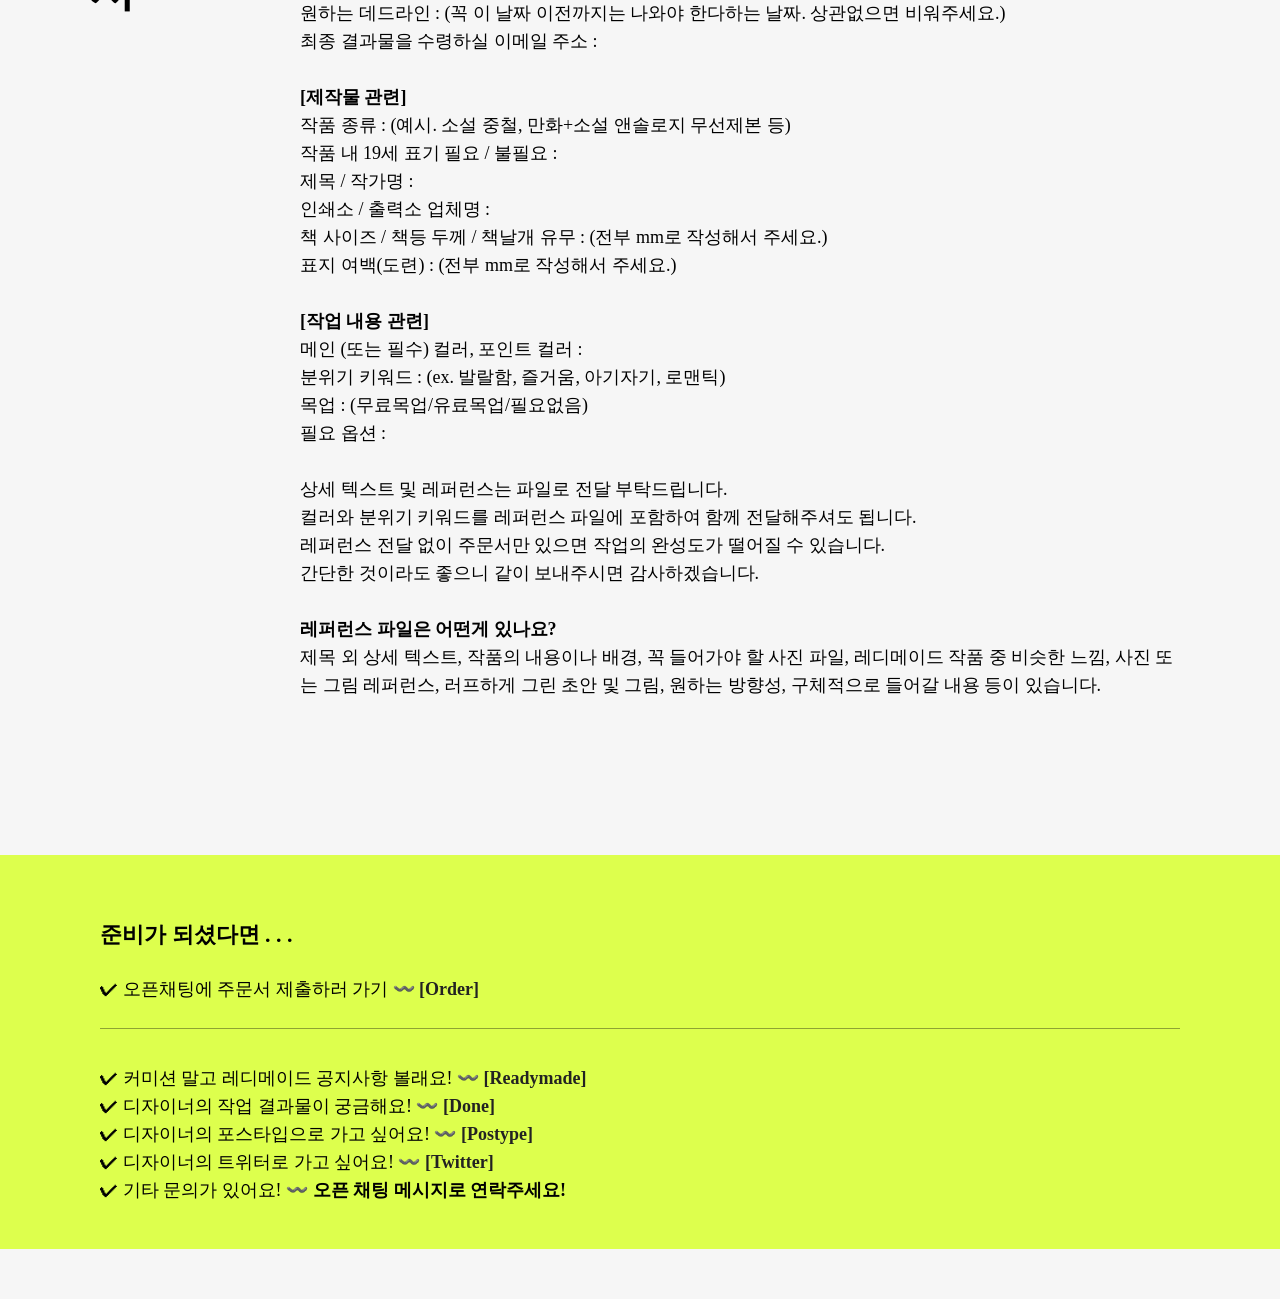
==== commit b7dfc2f9: "Update commission.html" ====
--- a/commission.html
+++ b/commission.html
@@ -85,10 +85,9 @@
                     <div class="boxbox">
                         <div class="optionbox">
                             <h6>
-                                ✔︎ 표지선점 : 20,000<br>
-                                ✔︎ 판형변경 : 5,000 (A5, B6는 무료)<br>
-                                ✔︎ 레이아웃 수정 : 5,000<br>
-                                ✔︎ 오브젝트 추가 : 5,000<br>
+                                ✔︎ 비판형 작업 : 5,000 (A5, B6는 무료)<br>
+                                ✔︎ 시안 제공 후 레이아웃 수정 : 5,000<br>
+                                ✔︎ 시안 추가 : 5,000<br>
                                 ✔︎ 책날개 내용 추가 : 5,000<br>
                                 ✔︎ 목업: 무료 목업 / 유료 목업 (3,000)<br>
                                 ✔︎ 박 : 크기 / 위치 / 박 종류 작성 후 문의주세요.<br>
@@ -130,6 +129,8 @@
                         ✔︎ 인쇄하는 실물 책의 표지일 경우, 모니터와 색감차이가 있을 수 있습니다.<br>
                         ✔︎ 표지나 내지에 삽입되는 이미지 전달 시 저작권에 문제가 없는 파일을 제공해주세요.<br>
                         ✔︎ 파일 전달은 따로 요청이 없으면 JPG로 전달됩니다. (PSD는 단일 레이어로 전달됩니다.)<br>
+                        ✔︎ 커미션 중 탈락된 시안은 변형을 거쳐 레디메이드 작품으로 올라갈 수 있습니다.<br>
+                        (커미션 요청 및 세부 내용에 포함되었던 내용은 완전 삭제됩니다.)<br>
                         ✔︎ 전달해드린 표지의 저작권은 마뱀(mabamabam0)에게 있으며, 2차 가공 및 수정 금지입니다.<br>
                         ✔︎ SNS 업로드 시 출처를 밝혀주세요.(닉네임 언급, 계정 언급, 링크 첨부 등 형식은 상관 없습니다.)</h6>
                 </div>
--- a/css/subwhole.css
+++ b/css/subwhole.css
@@ -367,7 +367,7 @@
     transition: 1s ease;
 }
 
-.hoverevent:hover>p {
+.hoverevent:hover>p, .hoverevent:hover>h2 {
     display: none;
 }
 
@@ -430,10 +430,6 @@
     background-position-y: center;
     transition: 1s ease;
 }
-
-
-
-
 
 
 
@@ -459,13 +455,14 @@
     overflow: hidden;
 }
 
-.pageoptionbox {
+.pagebox {
     width: 100%;
     height: auto;
     overflow: hidden;
-}
-
-.pageoptionbox>img {
+    margin-top: 45px;
+}
+
+.pagebox>img {
     width: 100%;
     display: block;
     border: none;
@@ -516,6 +513,11 @@
     background-color: #ddff4d;
     overflow: hidden;
 }
+
+    /* page */
+    .pageoptionbox {
+        padding: 45px 100px;
+    }
 
 .type1 {
     background:url(../img/type1\(3\)_1.png);
@@ -791,7 +793,7 @@
     }
 
     .option {
-        padding: 35px 25px;
+        padding: 25px 25px;
     }
 
     .hoverevent>p {
@@ -803,7 +805,10 @@
     }
 
     .textbox {
-        margin-left: 8%;
+        margin-left: -20px;
+        line-height: 26px;
+        display: block;
+        height: auto;
     }
 
     .option>h1, .afteryou {
@@ -811,10 +816,10 @@
     }
 
     .ordering {
-        height: 700px;
+        height: auto;
         display: flex;
         justify-content: left;
-        margin-bottom: 500px;
+        margin-bottom: 100px;
     }
 
     .inboxtext {
@@ -823,10 +828,7 @@
         z-index: 99;
     }
 
-    .textbox {
-        line-height: 26px;
-        margin-left: -20px;
-    }
+
 
     /* mockup */
     .tied {
@@ -840,6 +842,31 @@
         width: 100%;
     }
 
+    .hoverevent:hover>p {
+        display: none;
+    }
+
+    .hoverevent:hover>h2 {
+        display: block;
+    }
+
+    .mockupoption {
+        padding: 50px 0;
+    }
+
+    .mockupoption>h1 {
+        margin-left: 25px;
+    }
+
+
+    /* page */
+    .pageoptionbox {
+        padding: 25px 0;
+    }
+
+    .pageoptionbox>h1, .pageoptionbox>h6 {
+        padding: 0 25px;
+    }
 
 
     /* main */
@@ -851,7 +878,7 @@
     .box {
         width: 100%;
         height: auto;
-        padding: 10px 30px;
+        padding: 18px 30px;
         background-color: #ddff4d;
         overflow: hidden;
     }
@@ -1068,7 +1095,7 @@
     }
 
     .option {
-        padding: 35px 45px;
+        padding: 45px 45px;
     }
 
     .hoverevent>p {
@@ -1088,7 +1115,7 @@
     }
 
     .ordering {
-        height: 700px;
+        height: 600px;
         display: flex;
         justify-content: left;
         margin-bottom: 500px;
@@ -1104,6 +1131,8 @@
         line-height: 26px;
     }
 
+
+
     /* mockup */
     .tied {
         display: grid;
@@ -1117,6 +1146,16 @@
     }
     
 
+
+
+    /* page */
+    .pageoptionbox {
+        padding: 45px 0;
+    }
+
+    .pageoptionbox>h1, .pageoptionbox>h6 {
+        padding: 0 45px;
+    }
 
 
 
